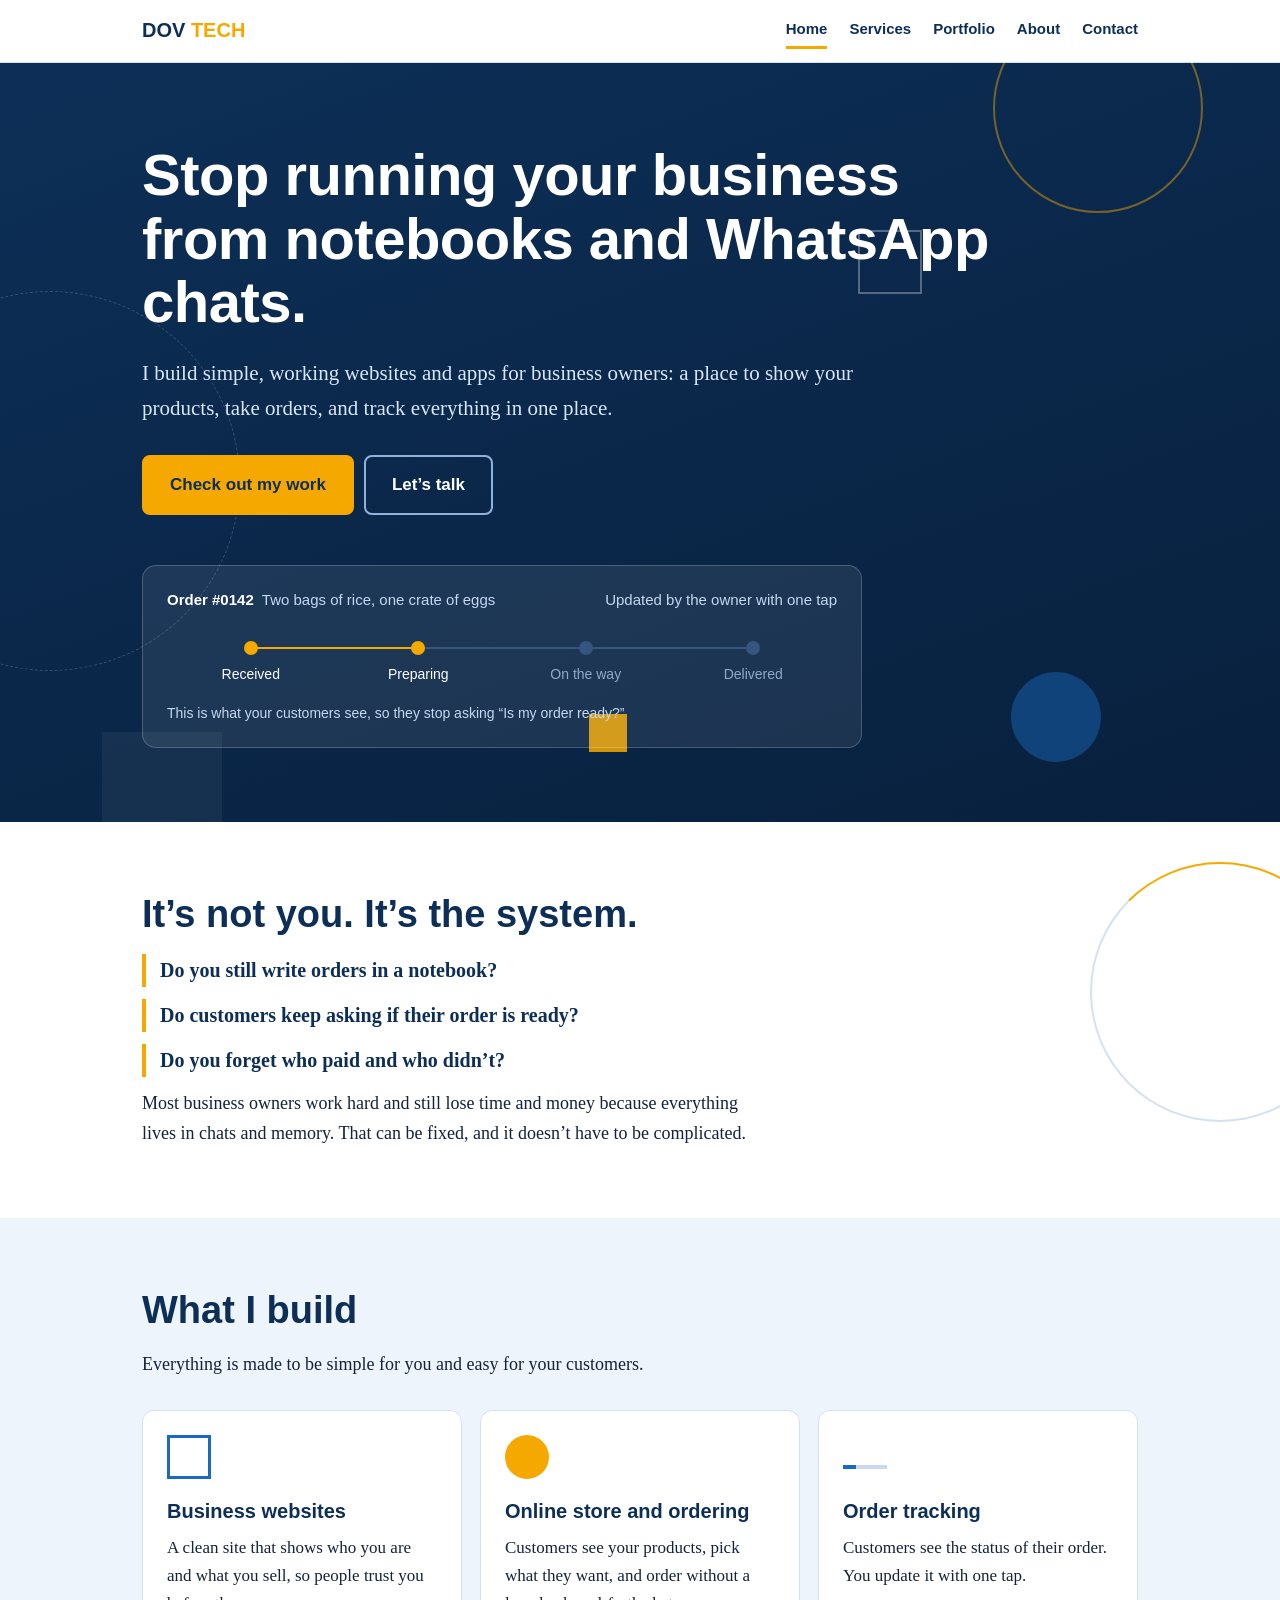
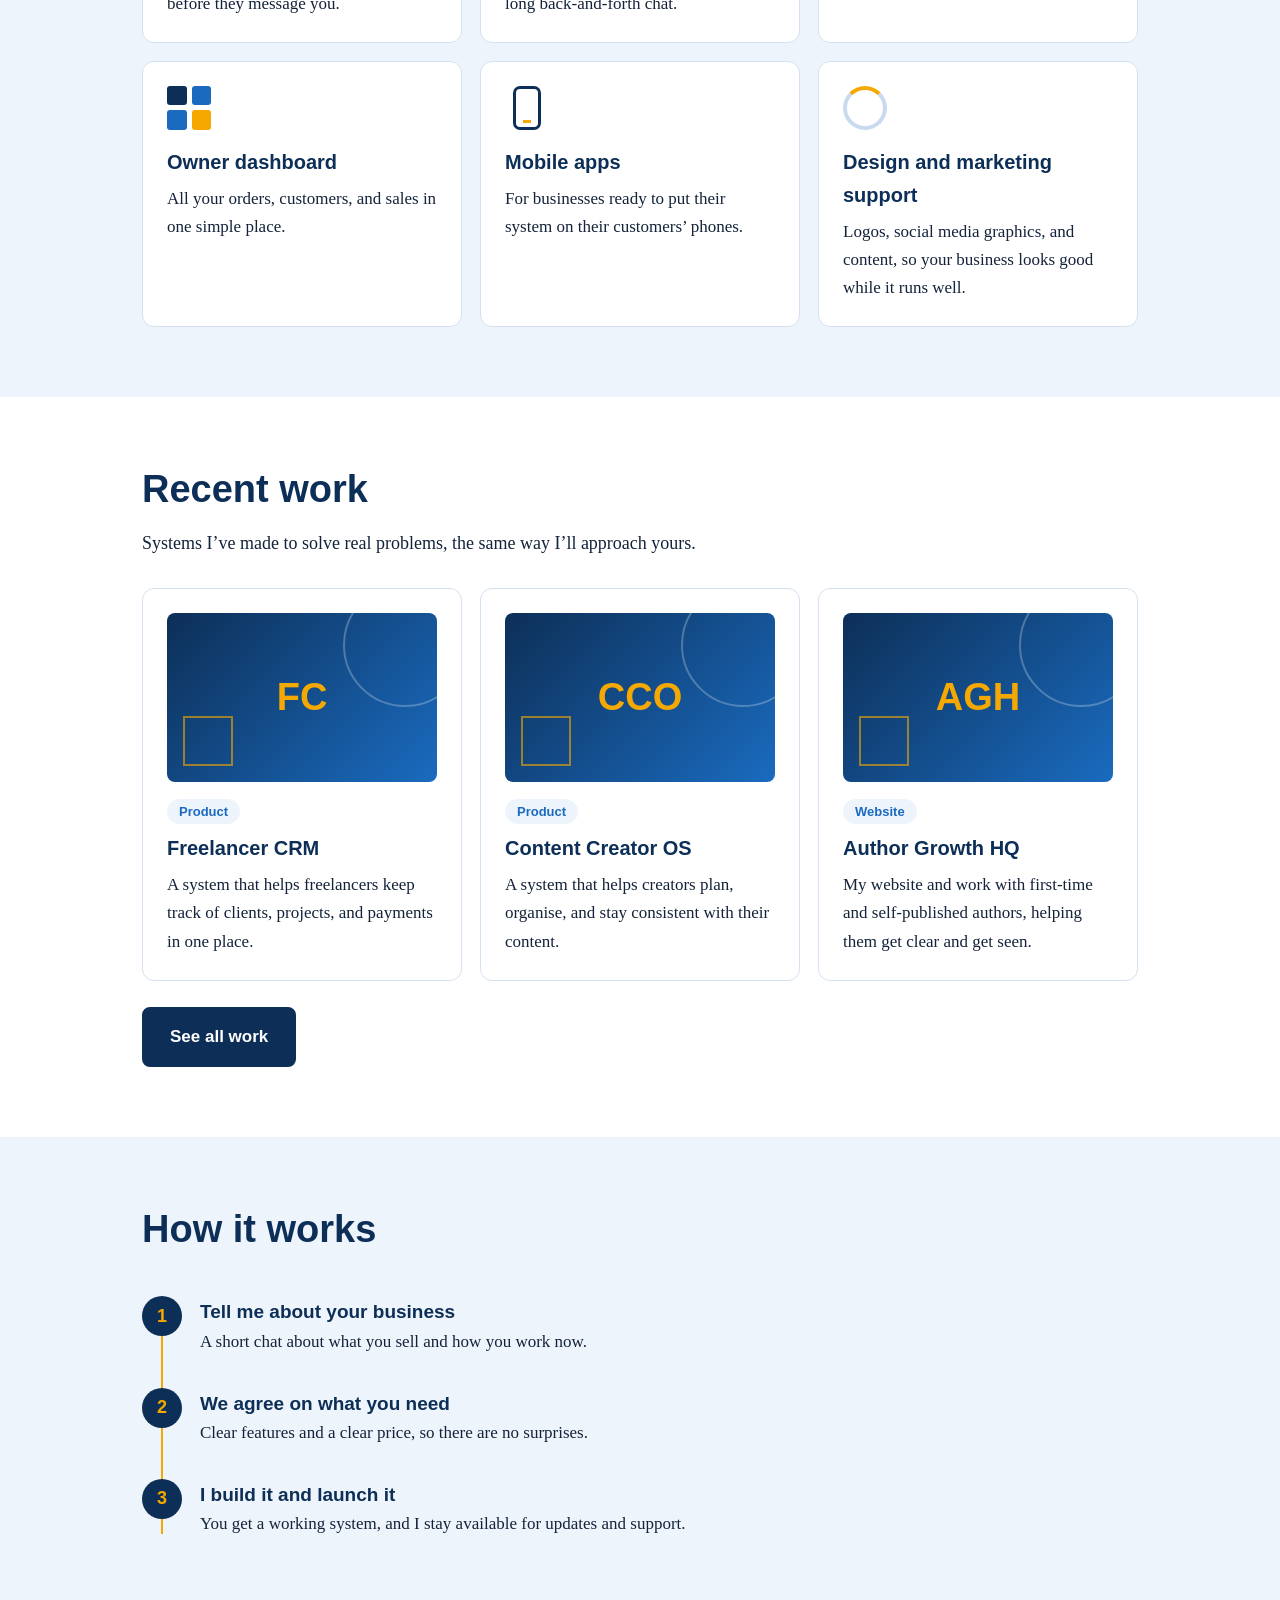
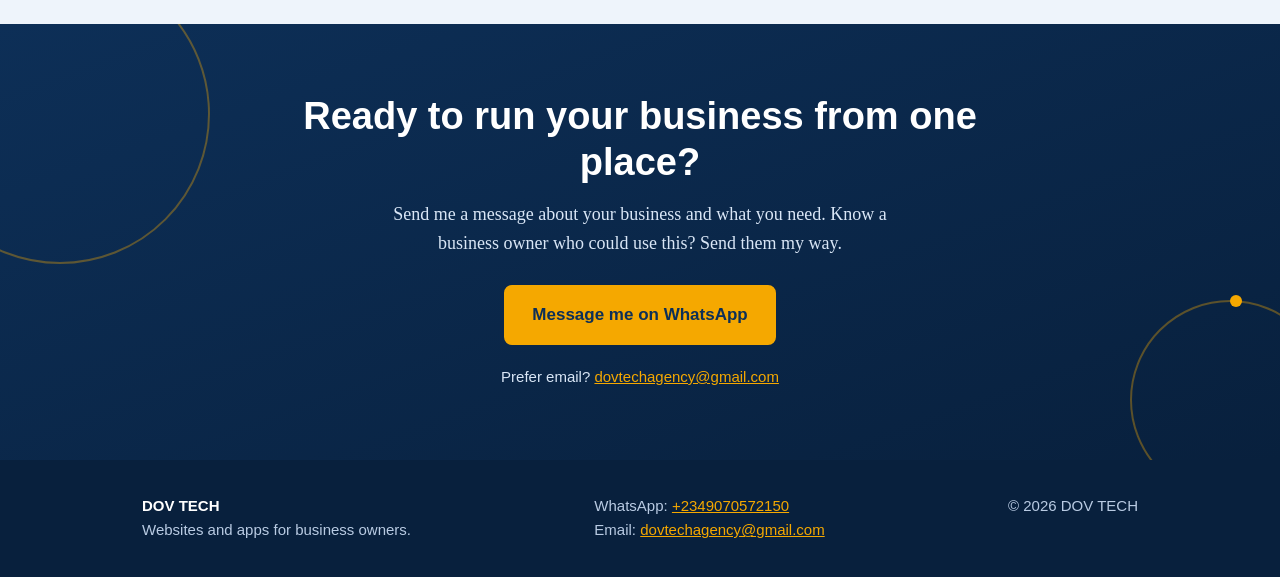
==== index.html @ 9f63b64b "Add files via upload" ====
<!DOCTYPE html>
<html lang="en">
<head>
<meta charset="utf-8">
<meta name="viewport" content="width=device-width, initial-scale=1">
<title>DOV TECH | Websites and apps for business owners</title>
<meta name="description" content="Simple, working websites and apps for business owners: show your products, take orders, and track everything in one place.">
<link rel="stylesheet" href="css/style.css">
</head>
<body data-page="home">
<header id="hdr"></header>
<main id="app"></main>
<footer id="ftr"></footer>
<script src="js/main.js"></script>
</body>
</html>
---- css/style.css ----
:root{--navy:#0D2F57;--deep:#08203D;--blue:#1A6BBF;--gold:#F5A800;--ink:#14233A;--soft:#EEF4FB;--line:#D5E1F0;--white:#fff}
*{box-sizing:border-box;margin:0;padding:0}
html{scroll-behavior:smooth}
body{font-family:Georgia,"Times New Roman",serif;color:var(--ink);background:#fff;line-height:1.65;font-size:18px;overflow-x:hidden}
h1,h2,h3,.btn,nav,.steps,.tracker .top,.tracker .note,footer,.chip,.tag,label,input,textarea{font-family:"Segoe UI",Helvetica,Arial,sans-serif}
a{color:var(--blue)}
img{max-width:100%;display:block}
.wrap{max-width:1040px;margin:0 auto;padding:0 22px;position:relative;z-index:2}
header{position:sticky;top:0;z-index:30;background:rgba(255,255,255,.96);border-bottom:1px solid var(--line);backdrop-filter:blur(6px)}
nav{display:flex;justify-content:space-between;align-items:center;padding:13px 0}
.logo{font-weight:800;font-size:20px;color:var(--navy);text-decoration:none}
.logo span{color:var(--gold)}
.links{display:flex;gap:22px;align-items:center}
.links a{color:var(--navy);text-decoration:none;font-weight:600;font-size:15px;padding:4px 0;border-bottom:3px solid transparent}
.links a:hover,.links a.on{border-bottom-color:var(--gold)}
.burger{display:none;background:none;border:2px solid var(--navy);border-radius:8px;padding:7px 10px;cursor:pointer}
.burger i{display:block;width:20px;height:2px;background:var(--navy);margin:4px 0}
.btn{display:inline-block;background:var(--gold);color:var(--navy);font-weight:700;text-decoration:none;padding:14px 26px;border-radius:8px;font-size:17px;border:2px solid var(--gold);cursor:pointer;transition:transform .2s,background .2s,color .2s}
.btn:hover,.btn:focus-visible{background:#fff;transform:translateY(-3px)}
.btn.alt{background:transparent;color:#fff;border-color:#8FB1DA;margin-left:10px}
.btn.alt:hover{background:#fff;color:var(--navy)}
.btn.dark{background:var(--navy);color:#fff;border-color:var(--navy)}
.btn.dark:hover{background:#fff;color:var(--navy)}
a:focus-visible,.btn:focus-visible,button:focus-visible,input:focus-visible,textarea:focus-visible{outline:3px solid var(--gold);outline-offset:3px}

.hero{background:linear-gradient(160deg,var(--navy),var(--deep));color:#fff;padding:80px 0 74px;position:relative;overflow:hidden}
.hero.small{padding:56px 0 50px}
.hero h1{font-size:clamp(34px,6vw,58px);line-height:1.1;max-width:15em;font-weight:800;letter-spacing:-.5px}
.hero.small h1{font-size:clamp(30px,5vw,44px)}
.hero p.sub{font-size:clamp(18px,2.4vw,21px);max-width:34em;margin:22px 0 30px;color:#D9E6F6}
.hero.small p.sub{margin-bottom:0}
.shape{position:absolute;z-index:1;pointer-events:none}
.c1{width:210px;height:210px;border-radius:50%;border:2px solid rgba(245,168,0,.45);top:-60px;right:6%;animation:float 9s ease-in-out infinite}
.c2{width:90px;height:90px;border-radius:50%;background:rgba(26,107,191,.45);bottom:60px;right:14%;animation:float 7s ease-in-out infinite reverse}
.c3{width:380px;height:380px;border-radius:50%;border:1px dashed rgba(255,255,255,.18);top:30%;left:-140px;animation:spin 40s linear infinite}
.s1{width:64px;height:64px;border:2px solid rgba(255,255,255,.3);top:22%;right:28%;animation:spin 14s linear infinite}
.s2{width:38px;height:38px;background:var(--gold);opacity:.85;bottom:70px;left:46%;animation:spin 10s linear infinite reverse}
.s3{width:120px;height:120px;background:rgba(255,255,255,.05);bottom:-30px;left:8%;animation:float 11s ease-in-out infinite}
.l1,.l2,.l3{height:2px}
.l1{width:240px;background:linear-gradient(90deg,transparent,var(--gold),transparent);top:18%;left:-240px;animation:slide 7s linear infinite}
.l2{width:320px;background:linear-gradient(90deg,transparent,#6FA8E6,transparent);top:62%;left:-320px;animation:slide 10s linear 3s infinite}
.l3{width:200px;background:linear-gradient(90deg,transparent,rgba(255,255,255,.6),transparent);top:84%;left:-200px;animation:slide 8s linear 1s infinite}
@keyframes float{0%,100%{transform:translateY(0)}50%{transform:translateY(-26px)}}
@keyframes spin{to{transform:rotate(360deg)}}
@keyframes slide{to{transform:translateX(calc(100vw + 340px))}}

.tracker{margin-top:50px;background:rgba(255,255,255,.08);border:1px solid rgba(255,255,255,.2);border-radius:14px;padding:22px 24px;max-width:720px}
.tracker .top{display:flex;justify-content:space-between;flex-wrap:wrap;gap:6px;font-size:15px;color:#C5D8F0;margin-bottom:20px}
.tracker .top strong{color:#fff}
.steps{display:flex;list-style:none}
.steps li{flex:1;text-align:center;font-size:14px;color:#8EA9CB;position:relative;padding-top:30px;transition:color .5s}
.steps li::before{content:"";position:absolute;top:8px;left:50%;width:14px;height:14px;border-radius:50%;background:#35557F;transform:translateX(-50%);z-index:2;transition:background .5s}
.steps li::after{content:"";position:absolute;top:14px;left:-50%;width:100%;height:2px;background:#35557F;z-index:1}
.steps li:first-child::after{display:none}
.steps li.done{color:#fff}
.steps li.done::before,.steps li.done::after{background:var(--gold)}
.steps li.now::before{animation:pulse 1.4s ease-in-out infinite}
@keyframes pulse{0%,100%{box-shadow:0 0 0 6px rgba(245,168,0,.3)}50%{box-shadow:0 0 0 11px rgba(245,168,0,.06)}}
.tracker .note{margin-top:16px;font-size:14px;color:#C5D8F0}

section{padding:70px 0;position:relative;overflow:hidden}
section.soft{background:var(--soft)}
h2{font-size:clamp(27px,4vw,38px);line-height:1.2;color:var(--navy);margin-bottom:16px;max-width:20em}
.lead{max-width:36em;margin-bottom:8px}
.q{font-weight:600;color:var(--navy);font-size:20px;border-left:4px solid var(--gold);padding-left:14px;margin-bottom:12px;max-width:34em}
.ring{width:260px;height:260px;border-radius:50%;border:2px solid var(--line);border-top-color:var(--gold);position:absolute;right:-70px;top:40px;animation:spin 30s linear infinite}

.grid{display:grid;grid-template-columns:repeat(auto-fit,minmax(290px,1fr));gap:18px;margin-top:30px}
.box{background:#fff;border:1px solid var(--line);border-radius:12px;padding:24px;position:relative;overflow:hidden;transition:transform .25s,box-shadow .25s,border-color .25s;text-decoration:none;color:inherit;display:block}
.box::after{content:"";position:absolute;left:0;bottom:0;height:4px;width:0;background:var(--gold);transition:width .4s}
.box:hover{transform:translateY(-6px);box-shadow:0 12px 26px rgba(13,47,87,.14);border-color:var(--blue)}
.box:hover::after{width:100%}
.box h3{font-size:20px;color:var(--navy);margin:16px 0 6px}
.box p{font-size:17px}
.ico{width:44px;height:44px;position:relative}
.i-sq{border:3px solid var(--blue);animation:spin 8s linear infinite}
.i-ci{border-radius:50%;background:var(--gold);animation:breathe 2.4s ease-in-out infinite}
.i-ln{border-bottom:4px solid #C9D9EE;top:-10px}
.i-ln::after{content:"";position:absolute;left:0;bottom:-4px;height:4px;width:30%;background:var(--blue);animation:grow 2.6s ease-in-out infinite}
.i-gr{display:grid;grid-template-columns:1fr 1fr;gap:5px}
.i-gr i{background:var(--navy);border-radius:3px;animation:blink 2.4s ease-in-out infinite}
.i-gr i:nth-child(2){animation-delay:.4s;background:var(--blue)}
.i-gr i:nth-child(3){animation-delay:.8s;background:var(--blue)}
.i-gr i:nth-child(4){animation-delay:1.2s;background:var(--gold)}
.i-ph{width:28px;height:44px;border:3px solid var(--navy);border-radius:7px;margin-left:8px;animation:float2 3s ease-in-out infinite}
.i-ph::after{content:"";position:absolute;left:50%;bottom:4px;width:8px;height:3px;background:var(--gold);transform:translateX(-50%)}
.i-rg{border-radius:50%;border:4px solid #C9D9EE;border-top-color:var(--gold);animation:spin 3s linear infinite}
@keyframes breathe{50%{transform:scale(.72)}}
@keyframes grow{0%{width:8%}50%{width:100%}100%{width:8%}}
@keyframes blink{50%{opacity:.25;transform:scale(.8)}}
@keyframes float2{50%{transform:translateY(-6px)}}

/* services page rows */
.svc-row{display:grid;grid-template-columns:90px 1fr;gap:22px;padding:34px 0;border-bottom:1px solid var(--line)}
.svc-row:last-child{border:0}
.svc-row h3{font-size:24px;color:var(--navy);margin-bottom:6px}
.svc-row .who{font-style:italic;margin:8px 0 12px;color:#43556E}
.svc-row ul{margin-left:20px}
.svc-row li{margin-bottom:4px}

/* portfolio */
.chips{display:flex;flex-wrap:wrap;gap:10px;margin-top:22px}
.chip{border:2px solid var(--navy);background:#fff;color:var(--navy);font-weight:600;border-radius:999px;padding:7px 18px;cursor:pointer;font-size:15px}
.chip.on,.chip:hover{background:var(--navy);color:#fff}
.cover{aspect-ratio:16/10;border-radius:8px;overflow:hidden;background:var(--navy);margin-bottom:14px;position:relative}
.cover img{width:100%;height:100%;object-fit:cover}
.cover.ph{display:flex;align-items:center;justify-content:center;color:var(--gold);font:800 38px "Segoe UI",Arial,sans-serif;background:linear-gradient(135deg,var(--navy),var(--blue))}
.cover.ph::before{content:"";position:absolute;width:120px;height:120px;border:2px solid rgba(255,255,255,.25);border-radius:50%;right:-30px;top:-30px;animation:spin 16s linear infinite}
.cover.ph::after{content:"";position:absolute;width:46px;height:46px;border:2px solid rgba(245,168,0,.6);left:16px;bottom:16px;animation:spin 9s linear infinite reverse}
.tag{display:inline-block;font-size:13px;font-weight:700;color:var(--blue);background:var(--soft);border-radius:999px;padding:2px 12px;margin-bottom:6px}
.back{display:inline-block;margin-bottom:20px;font-family:"Segoe UI",Arial,sans-serif;font-weight:600;text-decoration:none}
.detail h1{font-size:clamp(30px,5vw,44px);color:var(--navy);line-height:1.15;margin-bottom:10px}
.detail h3{color:var(--navy);margin:26px 0 6px;font-size:21px}
.detail .cover{aspect-ratio:16/9;margin:22px 0}
.shots{display:grid;grid-template-columns:repeat(auto-fit,minmax(260px,1fr));gap:16px;margin-top:14px}
.shots figure img{border-radius:8px;border:1px solid var(--line)}
.shots figcaption{font-size:15px;color:#43556E;margin-top:6px}
.detail p{max-width:38em;margin-bottom:12px}

/* how */
.how{list-style:none;margin-top:28px;max-width:640px;position:relative}
.how::before{content:"";position:absolute;left:19px;top:20px;bottom:20px;width:2px;background:var(--line)}
.how .rail{position:absolute;left:19px;top:20px;width:2px;height:0;background:var(--gold);transition:height 1.6s ease-out}
.how.in .rail{height:calc(100% - 40px)}
.how li{display:flex;gap:18px;padding:16px 0;position:relative}
.how .n{flex:0 0 40px;height:40px;border-radius:50%;background:var(--navy);color:var(--gold);font:700 18px "Segoe UI",Arial,sans-serif;display:flex;align-items:center;justify-content:center;z-index:2;transform:scale(.4);opacity:0;transition:transform .5s cubic-bezier(.3,1.6,.5,1),opacity .4s}
.how.in .n{transform:scale(1);opacity:1}
.how.in li:nth-child(3) .n{transition-delay:.5s}
.how.in li:nth-child(4) .n{transition-delay:1s}
.how h3{font-size:19px;color:var(--navy)}
.how p{font-size:17px}

.about{display:grid;grid-template-columns:1fr;gap:28px}
.about.has-photo{grid-template-columns:280px 1fr}
.about img{border-radius:14px;border:4px solid var(--gold)}
.about p{max-width:36em;margin-bottom:14px}

form{max-width:560px;margin-top:22px}
label{display:block;font-weight:600;color:var(--navy);margin:14px 0 4px;font-size:15px}
input,textarea{width:100%;font-size:17px;padding:12px 14px;border:2px solid var(--line);border-radius:8px;background:#fff;color:var(--ink)}
textarea{min-height:130px;resize:vertical}
.cards2{display:grid;grid-template-columns:repeat(auto-fit,minmax(240px,1fr));gap:16px;margin:26px 0}
.cards2 .box h3{margin-top:0}

.cta{background:linear-gradient(160deg,var(--navy),var(--deep));color:#fff;text-align:center}
.cta h2{color:#fff;margin:0 auto 14px}
.cta p{max-width:30em;margin:0 auto 26px;color:#D9E6F6}
.cta .small a{color:var(--gold)}
.orb{position:absolute;border-radius:50%;border:2px solid rgba(245,168,0,.35);animation:spin 18s linear infinite;pointer-events:none}
.orb::after{content:"";position:absolute;top:-7px;left:50%;width:12px;height:12px;border-radius:50%;background:var(--gold)}
.o1{width:300px;height:300px;left:-90px;top:-60px}
.o2{width:200px;height:200px;right:-50px;bottom:-40px;animation-direction:reverse;animation-duration:12s}
footer{background:var(--deep);color:#B9CBE3;padding:34px 0;font-size:15px}
footer .wrap{display:flex;flex-wrap:wrap;gap:16px 40px;justify-content:space-between}
footer a{color:var(--gold)}
.rv{opacity:0;transform:translateY(26px);transition:opacity .7s,transform .7s}
.rv.in{opacity:1;transform:none}

@media (max-width:760px){
  body{font-size:17px}
  .burger{display:block}
  .links{display:none;position:absolute;left:0;right:0;top:100%;background:#fff;flex-direction:column;align-items:flex-start;padding:12px 22px 20px;border-bottom:1px solid var(--line);gap:12px}
  .links.open{display:flex}
  .hero{padding:52px 0 50px}
  .hero .btn.alt{margin:12px 0 0}
  .steps li{font-size:12px}
  section{padding:52px 0}
  .c3,.ring{display:none}
  .svc-row{grid-template-columns:1fr;gap:6px}
  .about.has-photo{grid-template-columns:1fr}
  .about img{max-width:240px}
}
@media (prefers-reduced-motion:reduce){
  *,*::before,*::after{animation:none!important;transition:none!important}
  .rv,.how .n{opacity:1;transform:none}
  .how .rail{height:calc(100% - 40px)}
}
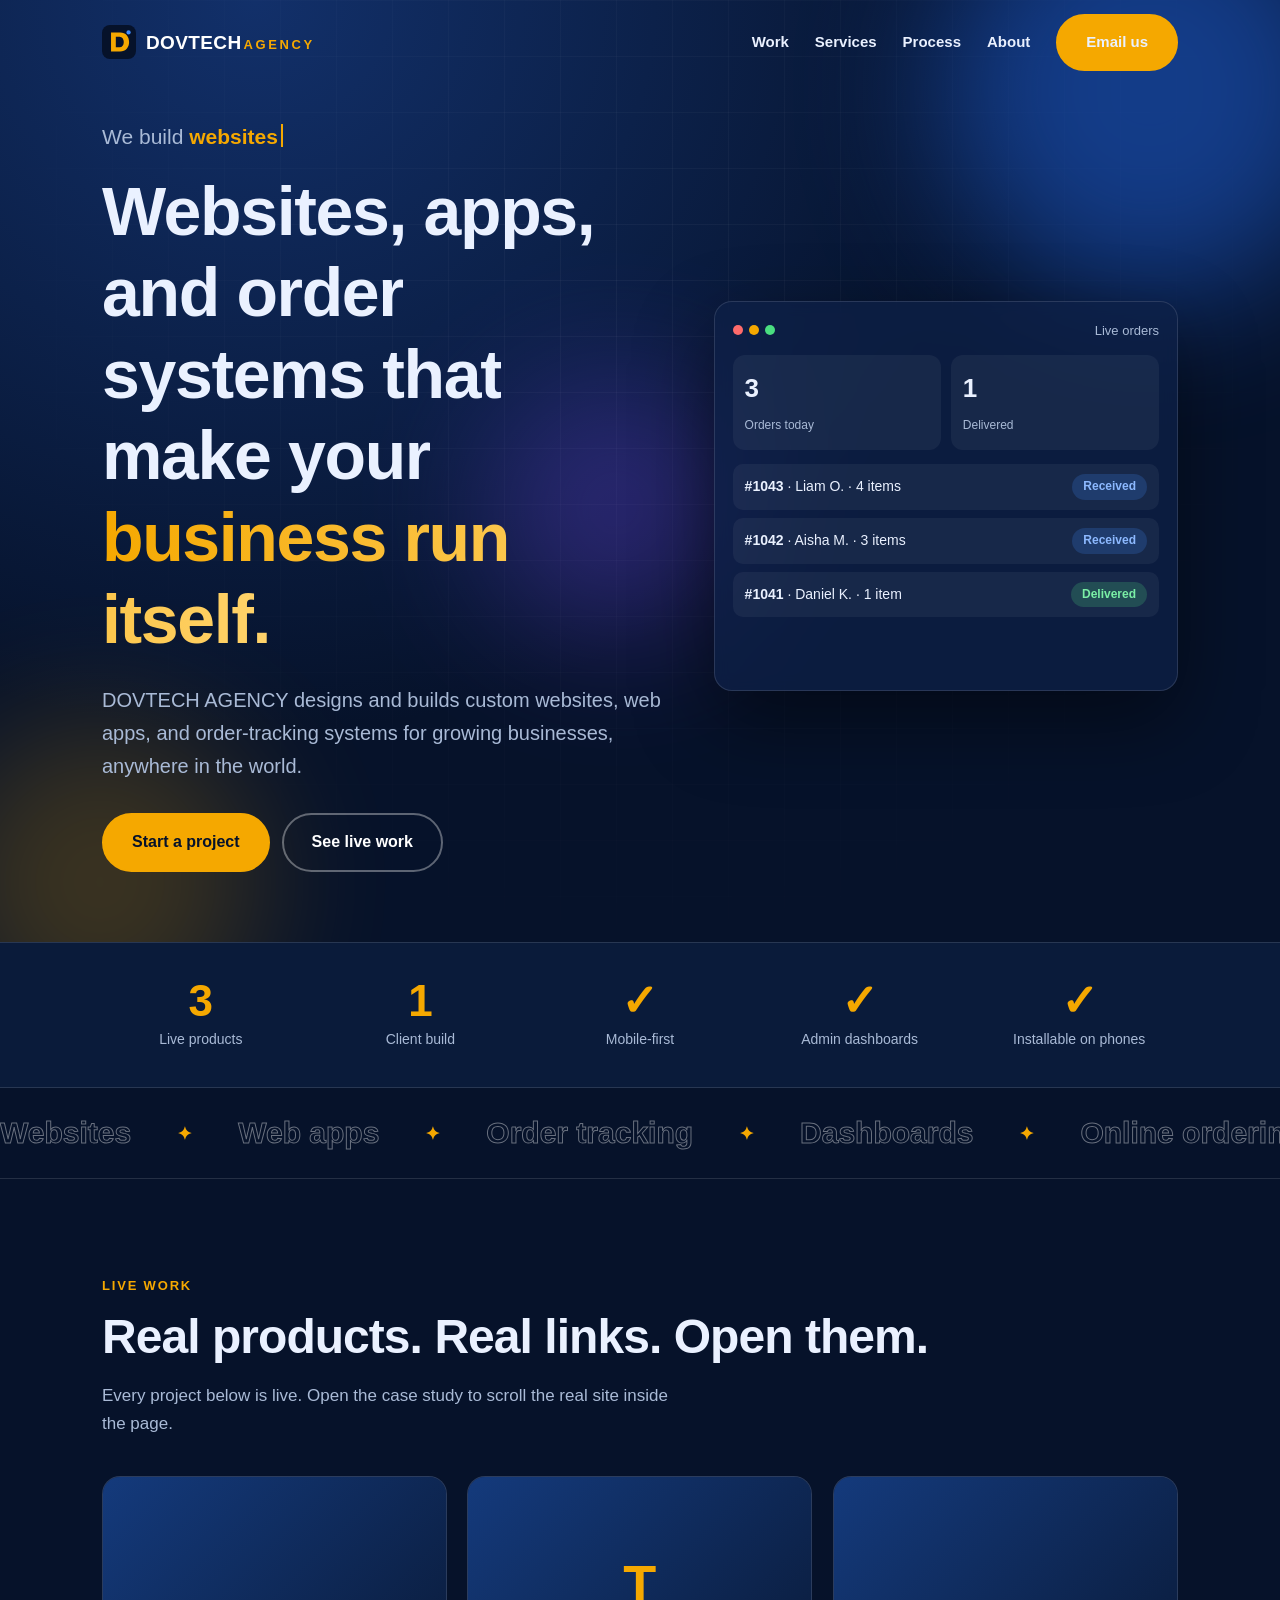
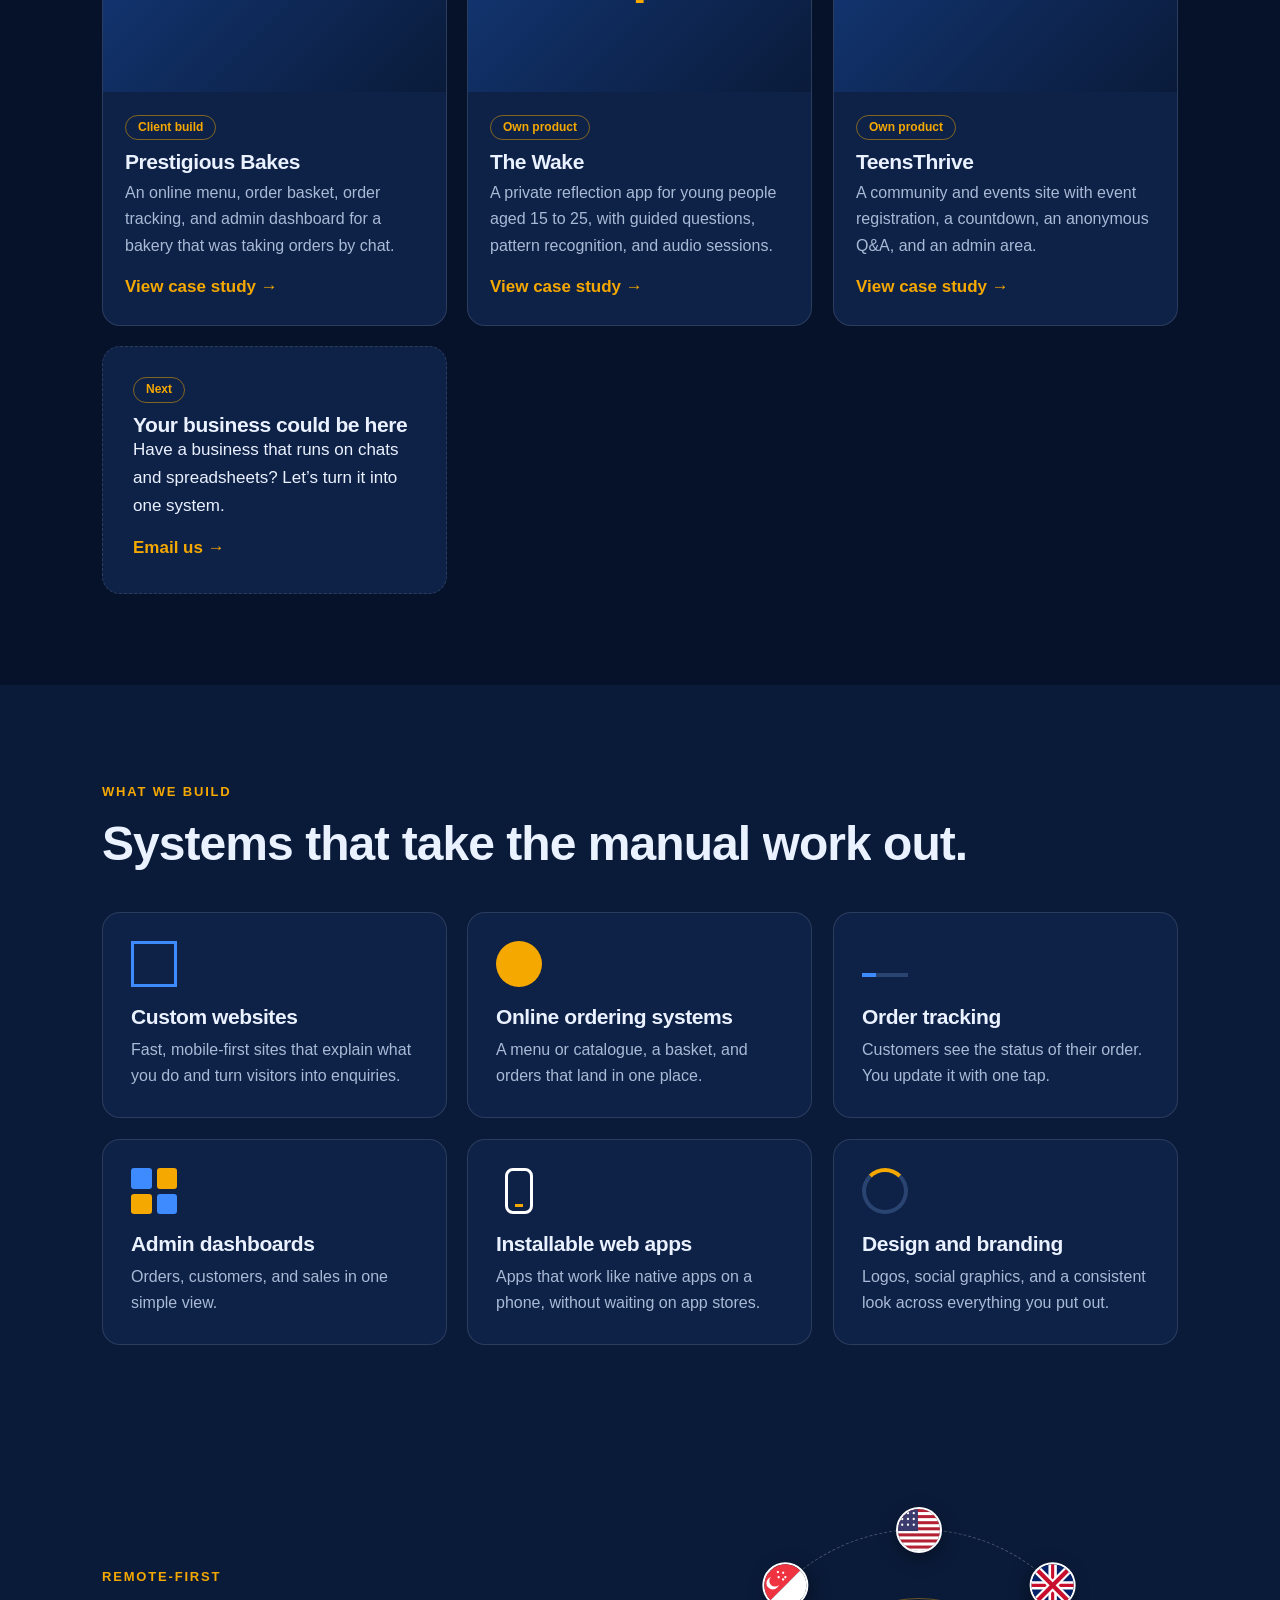
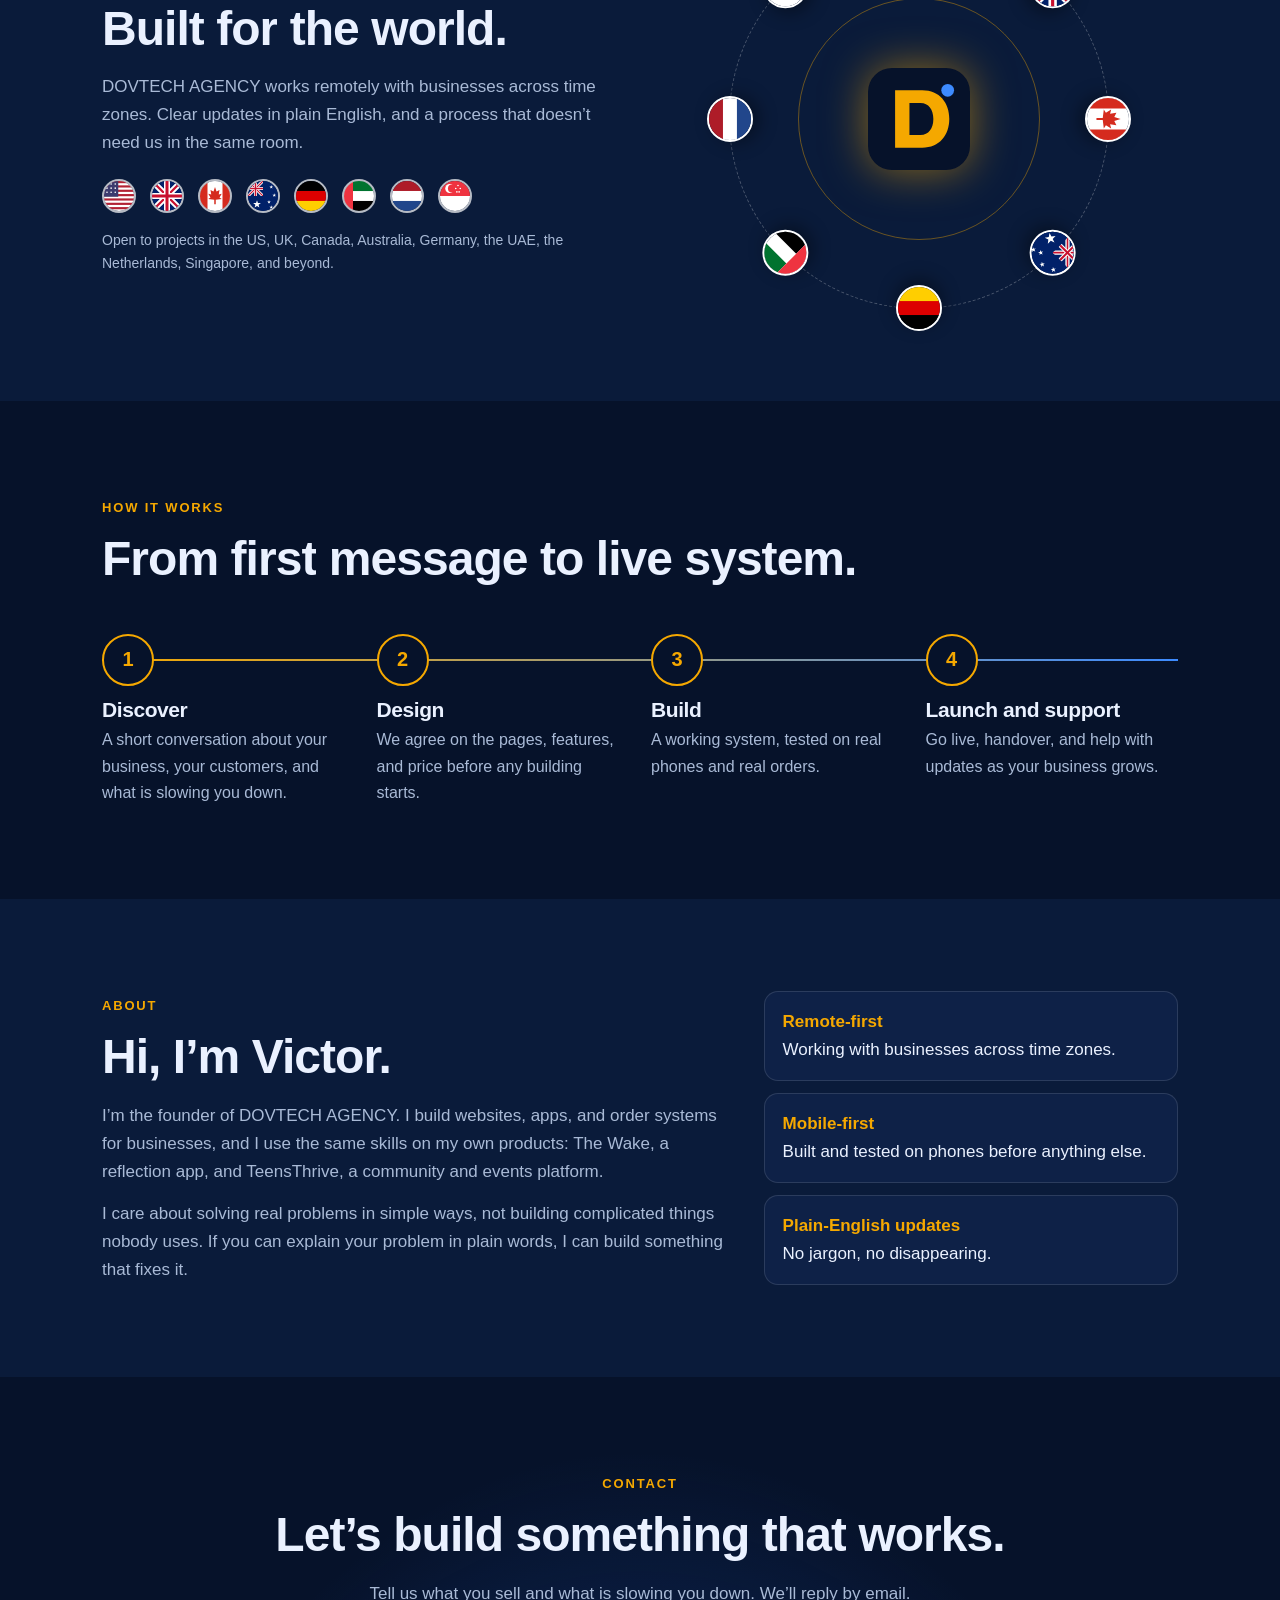
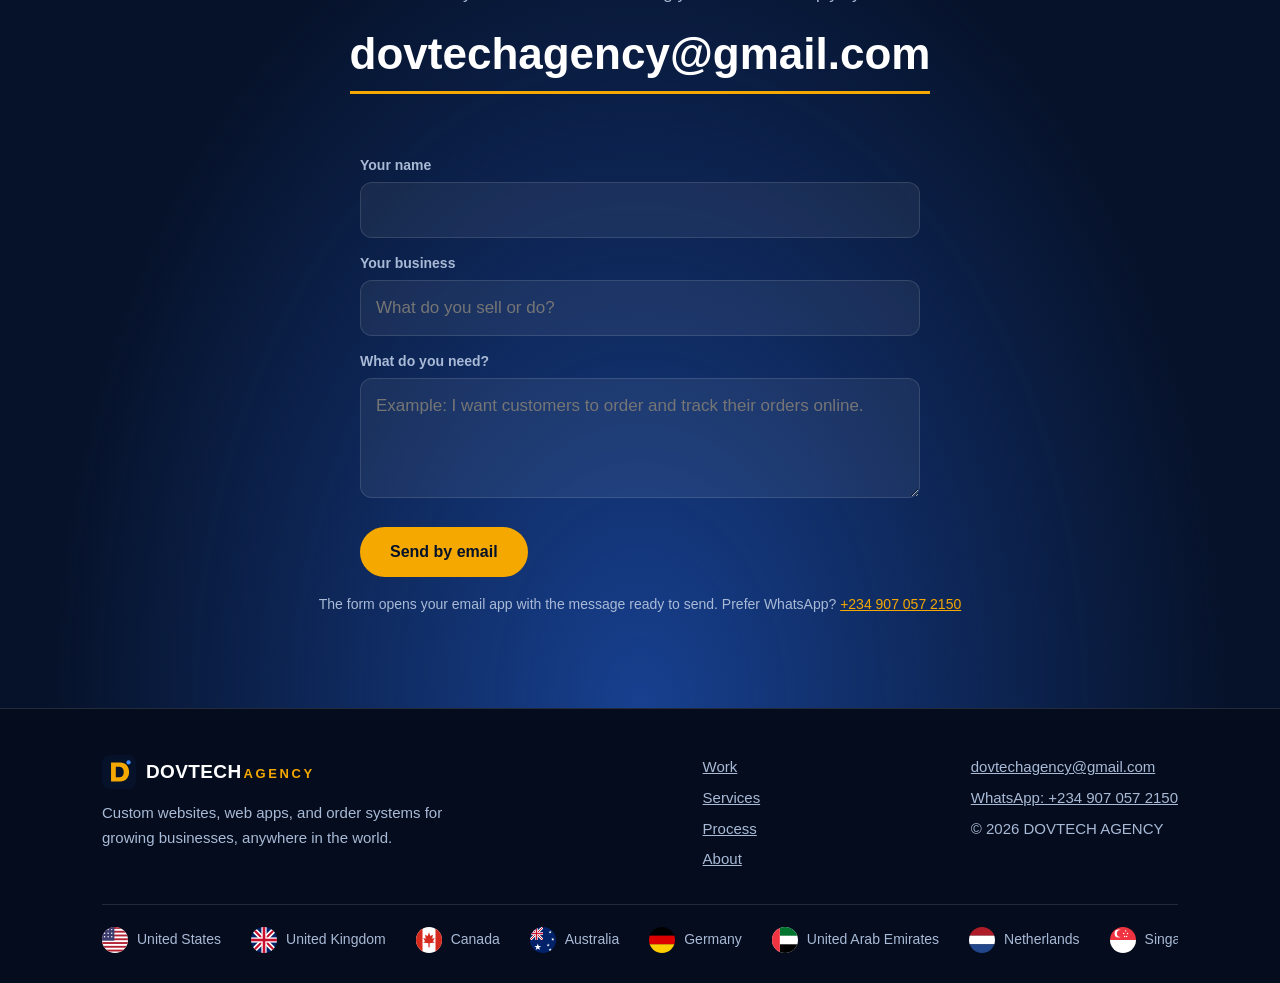
==== commit 22a6e3c3: "Add files via upload" ====
--- a/index.html
+++ b/index.html
@@ -3,14 +3,127 @@
 <head>
 <meta charset="utf-8">
 <meta name="viewport" content="width=device-width, initial-scale=1">
-<title>DOV TECH | Websites and apps for business owners</title>
-<meta name="description" content="Simple, working websites and apps for business owners: show your products, take orders, and track everything in one place.">
+<title>DOVTECH AGENCY | Custom Websites, Web Apps & Order Systems</title>
+<meta name="description" content="DOVTECH AGENCY designs and builds custom websites, web apps, and order-tracking systems for growing businesses anywhere in the world. See live work and get in touch.">
+<meta name="theme-color" content="#06122A">
+<meta name="robots" content="index, follow, max-image-preview:large">
+<link rel="canonical" href="https://YOUR-LIVE-LINK/">
+<link rel="icon" href="favicon.svg" type="image/svg+xml">
+<link rel="icon" href="favicon.ico" sizes="any">
+<link rel="apple-touch-icon" href="apple-touch-icon.png">
+<link rel="manifest" href="site.webmanifest">
+<meta property="og:type" content="website">
+<meta property="og:site_name" content="DOVTECH AGENCY">
+<meta property="og:title" content="DOVTECH AGENCY | Custom Websites, Web Apps & Order Systems">
+<meta property="og:description" content="DOVTECH AGENCY designs and builds custom websites, web apps, and order-tracking systems for growing businesses anywhere in the world. See live work and get in touch.">
+<meta property="og:url" content="https://YOUR-LIVE-LINK/">
+<meta property="og:image" content="https://YOUR-LIVE-LINK/og-image.png">
+<meta name="twitter:card" content="summary_large_image">
+<meta name="twitter:title" content="DOVTECH AGENCY | Custom Websites, Web Apps & Order Systems">
+<meta name="twitter:description" content="DOVTECH AGENCY designs and builds custom websites, web apps, and order-tracking systems for growing businesses anywhere in the world. See live work and get in touch.">
+<meta name="twitter:image" content="https://YOUR-LIVE-LINK/og-image.png">
 <link rel="stylesheet" href="css/style.css">
+<script type="application/ld+json">{"@context":"https://schema.org","@type":"ProfessionalService","name":"DOVTECH AGENCY","url":"https://YOUR-LIVE-LINK/","logo":"https://YOUR-LIVE-LINK/icon-512.png","image":"https://YOUR-LIVE-LINK/og-image.png","email":"dovtechagency@gmail.com","description":"DOVTECH AGENCY designs and builds custom websites, web apps, and order-tracking systems for growing businesses worldwide.","founder":{"@type":"Person","name":"Victor Olubodun"},"areaServed":"Worldwide","serviceType":["Custom website design","Web application development","Online ordering systems","Order tracking systems","Admin dashboards"]}</script>
 </head>
-<body data-page="home">
-<header id="hdr"></header>
-<main id="app"></main>
-<footer id="ftr"></footer>
+<body>
+<div id="bar"></div><div id="glow"></div>
+<header><div class="wrap"><nav aria-label="Main">
+<a class="logo" href="./" aria-label="DOVTECH AGENCY home"><img src="favicon.svg" alt="" width="34" height="34"><span>DOVTECH<small>AGENCY</small></span></a>
+<button class="burger" aria-label="Menu" aria-expanded="false"><i></i><i></i><i></i></button>
+<div class="links"><a href="index.html#work">Work</a><a href="index.html#services">Services</a><a href="index.html#process">Process</a><a href="index.html#about">About</a><a class="btn" href="mailto:dovtechagency@gmail.com">Email us</a></div>
+</nav></div></header>
+
+<main>
+<section class="hero" id="top"><span class="blob b1"></span><span class="blob b2"></span><span class="blob b3"></span>
+<div class="wrap heroGrid">
+<div>
+<p class="typed">We build <b id="typed">websites</b><i></i></p>
+<h1 data-split>Websites, apps, and order systems that make your <em>business run itself.</em></h1>
+<p class="sub">DOVTECH AGENCY designs and builds custom websites, web apps, and order-tracking systems for growing businesses, anywhere in the world.</p>
+<div class="cta-row"><a class="btn" href="#contact">Start a project</a><a class="btn ghost" href="#work">See live work</a></div>
+</div>
+<div class="dash" aria-label="Example of an order dashboard">
+<div class="top"><span class="dots"><i></i><i></i><i></i></span><span>Live orders</span></div>
+<div class="stats"><div class="stat"><b id="sOrders">0</b><span>Orders today</span></div><div class="stat"><b id="sDone">0</b><span>Delivered</span></div></div>
+<div class="rows" id="rows"></div>
+</div>
+</div>
+</section>
+
+<div class="proof"><div class="wrap pgrid">
+<div><b data-count="3">0</b><span>Live products</span></div>
+<div><b data-count="1">0</b><span>Client build</span></div>
+<div><b>✓</b><span>Mobile-first</span></div>
+<div><b>✓</b><span>Admin dashboards</span></div>
+<div><b>✓</b><span>Installable on phones</span></div>
+</div></div>
+<div class="ticker" aria-hidden="true"><div class="track"><span>Websites</span><span>Web apps</span><span>Order tracking</span><span>Dashboards</span><span>Online ordering</span><span>Branding</span><span>Websites</span><span>Web apps</span><span>Order tracking</span><span>Dashboards</span><span>Online ordering</span><span>Branding</span></div></div>
+
+<section id="work"><div class="wrap">
+<span class="kick">Live work</span>
+<h2 data-split>Real products. Real links. Open them.</h2>
+<p class="mut" style="max-width:34em">Every project below is live. Open the case study to scroll the real site inside the page.</p>
+<div class="grid"><a class="card rv" href="work/prestigious-bakes.html"><div class="cov"><img src="https://prestigious-bakes.vercel.app/og.jpg" alt="Prestigious Bakes preview" loading="lazy" onerror="this.remove()"></div><div class="cbody"><span class="tag">Client build</span><h3>Prestigious Bakes</h3><p>An online menu, order basket, order tracking, and admin dashboard for a bakery that was taking orders by chat.</p><span class="more">View case study</span></div></a><a class="card rv" href="work/the-wake.html"><div class="cov ph" aria-hidden="true">T</div><div class="cbody"><span class="tag">Own product</span><h3>The Wake</h3><p>A private reflection app for young people aged 15 to 25, with guided questions, pattern recognition, and audio sessions.</p><span class="more">View case study</span></div></a><a class="card rv" href="work/teensthrive.html"><div class="cov"><img src="https://teensthrive.lovable.app/assets/hero-teens-BxR_VJUf.jpg" alt="TeensThrive preview" loading="lazy" onerror="this.remove()"></div><div class="cbody"><span class="tag">Own product</span><h3>TeensThrive</h3><p>A community and events site with event registration, a countdown, an anonymous Q&A, and an admin area.</p><span class="more">View case study</span></div></a><a class="card next rv" href="mailto:dovtechagency@gmail.com"><span class="tag">Next</span><h3>Your business could be here</h3><p>Have a business that runs on chats and spreadsheets? Let’s turn it into one system.</p><span class="more">Email us</span></a></div>
+</div></section>
+
+<section id="services" style="background:var(--bg2)"><div class="wrap">
+<span class="kick">What we build</span>
+<h2 data-split>Systems that take the manual work out.</h2>
+<div class="grid"><div class="card svc rv"><div class="ico i1"></div><h3>Custom websites</h3><p>Fast, mobile-first sites that explain what you do and turn visitors into enquiries.</p></div><div class="card svc rv"><div class="ico i2"></div><h3>Online ordering systems</h3><p>A menu or catalogue, a basket, and orders that land in one place.</p></div><div class="card svc rv"><div class="ico i3"></div><h3>Order tracking</h3><p>Customers see the status of their order. You update it with one tap.</p></div><div class="card svc rv"><div class="ico i4"><i></i><i></i><i></i><i></i></div><h3>Admin dashboards</h3><p>Orders, customers, and sales in one simple view.</p></div><div class="card svc rv"><div class="ico i5"></div><h3>Installable web apps</h3><p>Apps that work like native apps on a phone, without waiting on app stores.</p></div><div class="card svc rv"><div class="ico i6"></div><h3>Design and branding</h3><p>Logos, social graphics, and a consistent look across everything you put out.</p></div></div>
+</div></section>
+
+<section class="world" id="world"><div class="wrap wgrid">
+<div>
+<span class="kick">Remote-first</span>
+<h2 data-split>Built for the world.</h2>
+<p class="mut">DOVTECH AGENCY works remotely with businesses across time zones. Clear updates in plain English, and a process that doesn’t need us in the same room.</p>
+<div class="flags"><img src="images/flags/us.svg" alt="Flag of United States" width="34" height="34" loading="lazy"><img src="images/flags/gb.svg" alt="Flag of United Kingdom" width="34" height="34" loading="lazy"><img src="images/flags/ca.svg" alt="Flag of Canada" width="34" height="34" loading="lazy"><img src="images/flags/au.svg" alt="Flag of Australia" width="34" height="34" loading="lazy"><img src="images/flags/de.svg" alt="Flag of Germany" width="34" height="34" loading="lazy"><img src="images/flags/ae.svg" alt="Flag of United Arab Emirates" width="34" height="34" loading="lazy"><img src="images/flags/nl.svg" alt="Flag of Netherlands" width="34" height="34" loading="lazy"><img src="images/flags/sg.svg" alt="Flag of Singapore" width="34" height="34" loading="lazy"></div>
+<p class="small">Open to projects in the US, UK, Canada, Australia, Germany, the UAE, the Netherlands, Singapore, and beyond.</p>
+</div>
+<div class="orbit" aria-hidden="true"><div class="f" style="--a:0deg"><img src="images/flags/us.svg" alt="Flag of United States" width="40" height="40" loading="lazy"></div><div class="f" style="--a:45deg"><img src="images/flags/gb.svg" alt="Flag of United Kingdom" width="40" height="40" loading="lazy"></div><div class="f" style="--a:90deg"><img src="images/flags/ca.svg" alt="Flag of Canada" width="40" height="40" loading="lazy"></div><div class="f" style="--a:135deg"><img src="images/flags/au.svg" alt="Flag of Australia" width="40" height="40" loading="lazy"></div><div class="f" style="--a:180deg"><img src="images/flags/de.svg" alt="Flag of Germany" width="40" height="40" loading="lazy"></div><div class="f" style="--a:225deg"><img src="images/flags/ae.svg" alt="Flag of United Arab Emirates" width="40" height="40" loading="lazy"></div><div class="f" style="--a:270deg"><img src="images/flags/nl.svg" alt="Flag of Netherlands" width="40" height="40" loading="lazy"></div><div class="f" style="--a:315deg"><img src="images/flags/sg.svg" alt="Flag of Singapore" width="40" height="40" loading="lazy"></div><div class="core"><img src="favicon.svg" alt=""></div></div>
+</div></section>
+
+<section id="process"><div class="wrap">
+<span class="kick">How it works</span>
+<h2 data-split>From first message to live system.</h2>
+<div class="steps"><span class="rail"></span>
+<div class="step"><span class="n">1</span><h3>Discover</h3><p>A short conversation about your business, your customers, and what is slowing you down.</p></div>
+<div class="step"><span class="n">2</span><h3>Design</h3><p>We agree on the pages, features, and price before any building starts.</p></div>
+<div class="step"><span class="n">3</span><h3>Build</h3><p>A working system, tested on real phones and real orders.</p></div>
+<div class="step"><span class="n">4</span><h3>Launch and support</h3><p>Go live, handover, and help with updates as your business grows.</p></div>
+</div>
+</div></section>
+
+<section id="about" style="background:var(--bg2)"><div class="wrap about">
+<div>
+<span class="kick">About</span>
+<h2 data-split>Hi, I’m Victor.</h2>
+<p class="mut rv">I’m the founder of DOVTECH AGENCY. I build websites, apps, and order systems for businesses, and I use the same skills on my own products: The Wake, a reflection app, and TeensThrive, a community and events platform.</p>
+<p class="mut rv" style="margin-top:14px">I care about solving real problems in simple ways, not building complicated things nobody uses. If you can explain your problem in plain words, I can build something that fixes it.</p>
+</div>
+<div class="facts rv">
+<div class="fact"><b>Remote-first</b><br>Working with businesses across time zones.</div>
+<div class="fact"><b>Mobile-first</b><br>Built and tested on phones before anything else.</div>
+<div class="fact"><b>Plain-English updates</b><br>No jargon, no disappearing.</div>
+</div>
+</div></section>
+
+<section class="contact" id="contact"><div class="wrap">
+<span class="kick">Contact</span>
+<h2 data-split>Let’s build something that works.</h2>
+<p class="mut">Tell us what you sell and what is slowing you down. We’ll reply by email.</p>
+<a class="mail" href="mailto:dovtechagency@gmail.com">dovtechagency@gmail.com</a>
+<form id="f"><label for="n">Your name</label><input id="n" required autocomplete="name"><label for="b">Your business</label><input id="b" placeholder="What do you sell or do?"><label for="m">What do you need?</label><textarea id="m" required placeholder="Example: I want customers to order and track their orders online."></textarea><p style="margin-top:20px"><button class="btn" type="submit">Send by email</button></p></form>
+<p class="small">The form opens your email app with the message ready to send. Prefer WhatsApp? <a href="https://wa.me/2349070572150" target="_blank" rel="noopener">+234 907 057 2150</a></p>
+</div></section>
+</main>
+<footer><div class="wrap">
+<div class="fgrid">
+<div><a class="logo" href="index.html"><img src="favicon.svg" alt="" width="34" height="34"><span>DOVTECH<small>AGENCY</small></span></a><p style="margin-top:12px;max-width:26em">Custom websites, web apps, and order systems for growing businesses, anywhere in the world.</p></div>
+<div class="links2"><a href="index.html#work">Work</a><a href="index.html#services">Services</a><a href="index.html#process">Process</a><a href="index.html#about">About</a></div>
+<div class="links2"><a href="mailto:dovtechagency@gmail.com">dovtechagency@gmail.com</a><a href="https://wa.me/2349070572150" target="_blank" rel="noopener">WhatsApp: +234 907 057 2150</a><p>© 2026 DOVTECH AGENCY</p></div>
+</div>
+<div class="fflags" aria-label="Open to projects worldwide"><div class="ftrack"><span><img src="images/flags/us.svg" alt="" width="26" height="26" loading="lazy">United States</span><span><img src="images/flags/gb.svg" alt="" width="26" height="26" loading="lazy">United Kingdom</span><span><img src="images/flags/ca.svg" alt="" width="26" height="26" loading="lazy">Canada</span><span><img src="images/flags/au.svg" alt="" width="26" height="26" loading="lazy">Australia</span><span><img src="images/flags/de.svg" alt="" width="26" height="26" loading="lazy">Germany</span><span><img src="images/flags/ae.svg" alt="" width="26" height="26" loading="lazy">United Arab Emirates</span><span><img src="images/flags/nl.svg" alt="" width="26" height="26" loading="lazy">Netherlands</span><span><img src="images/flags/sg.svg" alt="" width="26" height="26" loading="lazy">Singapore</span><span><img src="images/flags/us.svg" alt="" width="26" height="26" loading="lazy">United States</span><span><img src="images/flags/gb.svg" alt="" width="26" height="26" loading="lazy">United Kingdom</span><span><img src="images/flags/ca.svg" alt="" width="26" height="26" loading="lazy">Canada</span><span><img src="images/flags/au.svg" alt="" width="26" height="26" loading="lazy">Australia</span><span><img src="images/flags/de.svg" alt="" width="26" height="26" loading="lazy">Germany</span><span><img src="images/flags/ae.svg" alt="" width="26" height="26" loading="lazy">United Arab Emirates</span><span><img src="images/flags/nl.svg" alt="" width="26" height="26" loading="lazy">Netherlands</span><span><img src="images/flags/sg.svg" alt="" width="26" height="26" loading="lazy">Singapore</span></div></div>
+</div></footer>
 <script src="js/main.js"></script>
-</body>
-</html>
+</body></html>
--- a/css/style.css
+++ b/css/style.css
@@ -1,177 +1,190 @@
-:root{--navy:#0D2F57;--deep:#08203D;--blue:#1A6BBF;--gold:#F5A800;--ink:#14233A;--soft:#EEF4FB;--line:#D5E1F0;--white:#fff}
+:root{--bg:#06122A;--bg2:#0A1B3A;--card:#0E2147;--line:rgba(255,255,255,.12);--gold:#F5A800;--blue:#3D8BFF;--txt:#EAF1FF;--mut:#A9BAD6}
 *{box-sizing:border-box;margin:0;padding:0}
 html{scroll-behavior:smooth}
-body{font-family:Georgia,"Times New Roman",serif;color:var(--ink);background:#fff;line-height:1.65;font-size:18px;overflow-x:hidden}
-h1,h2,h3,.btn,nav,.steps,.tracker .top,.tracker .note,footer,.chip,.tag,label,input,textarea{font-family:"Segoe UI",Helvetica,Arial,sans-serif}
-a{color:var(--blue)}
+body{background:var(--bg);color:var(--txt);font:17px/1.65 -apple-system,"Segoe UI",Helvetica,Arial,sans-serif;overflow-x:hidden}
 img{max-width:100%;display:block}
-.wrap{max-width:1040px;margin:0 auto;padding:0 22px;position:relative;z-index:2}
-header{position:sticky;top:0;z-index:30;background:rgba(255,255,255,.96);border-bottom:1px solid var(--line);backdrop-filter:blur(6px)}
-nav{display:flex;justify-content:space-between;align-items:center;padding:13px 0}
-.logo{font-weight:800;font-size:20px;color:var(--navy);text-decoration:none}
-.logo span{color:var(--gold)}
-.links{display:flex;gap:22px;align-items:center}
-.links a{color:var(--navy);text-decoration:none;font-weight:600;font-size:15px;padding:4px 0;border-bottom:3px solid transparent}
-.links a:hover,.links a.on{border-bottom-color:var(--gold)}
-.burger{display:none;background:none;border:2px solid var(--navy);border-radius:8px;padding:7px 10px;cursor:pointer}
-.burger i{display:block;width:20px;height:2px;background:var(--navy);margin:4px 0}
-.btn{display:inline-block;background:var(--gold);color:var(--navy);font-weight:700;text-decoration:none;padding:14px 26px;border-radius:8px;font-size:17px;border:2px solid var(--gold);cursor:pointer;transition:transform .2s,background .2s,color .2s}
-.btn:hover,.btn:focus-visible{background:#fff;transform:translateY(-3px)}
-.btn.alt{background:transparent;color:#fff;border-color:#8FB1DA;margin-left:10px}
-.btn.alt:hover{background:#fff;color:var(--navy)}
-.btn.dark{background:var(--navy);color:#fff;border-color:var(--navy)}
-.btn.dark:hover{background:#fff;color:var(--navy)}
+a{color:var(--gold)}
+.wrap{max-width:1120px;margin:0 auto;padding:0 22px;position:relative;z-index:2}
+h1,h2,h3{line-height:1.12;letter-spacing:-.02em}
+h2{font-size:clamp(30px,4.6vw,48px);margin-bottom:14px}
+h3{font-size:21px}
+.mut{color:var(--mut)}
+em{font-style:normal;background:linear-gradient(90deg,var(--gold),#FFD36B);-webkit-background-clip:text;background-clip:text;color:transparent}
+section{padding:92px 0;position:relative;overflow:hidden}
+.kick{display:inline-block;font-size:13px;font-weight:700;letter-spacing:.14em;text-transform:uppercase;color:var(--gold);margin-bottom:14px}
+#bar{position:fixed;top:0;left:0;height:3px;width:0;background:linear-gradient(90deg,var(--gold),var(--blue));z-index:100}
+#glow{position:fixed;width:420px;height:420px;border-radius:50%;pointer-events:none;z-index:1;background:radial-gradient(circle,rgba(61,139,255,.16),transparent 65%);transform:translate(-50%,-50%);left:-999px;top:-999px}
+
+header{position:fixed;top:0;left:0;right:0;z-index:50;transition:background .3s,backdrop-filter .3s}
+header.s{background:rgba(6,18,42,.82);backdrop-filter:blur(12px);border-bottom:1px solid var(--line)}
+nav{display:flex;align-items:center;justify-content:space-between;padding:14px 0}
+.logo{display:flex;align-items:center;gap:10px;font-weight:800;font-size:19px;color:#fff;text-decoration:none;letter-spacing:.02em}
+.logo img{width:34px;height:34px}
+.logo small{color:var(--gold);font-weight:700;font-size:13px;letter-spacing:.2em;margin-left:2px}
+.links{display:flex;gap:26px;align-items:center}
+.links a{color:var(--txt);text-decoration:none;font-size:15px;font-weight:600;position:relative}
+.links a:not(.btn)::after{content:"";position:absolute;left:0;bottom:-5px;height:2px;width:0;background:var(--gold);transition:width .3s}
+.links a:hover::after{width:100%}
+.burger{display:none;background:none;border:1px solid var(--line);border-radius:8px;padding:9px 11px;cursor:pointer}
+.burger i{display:block;width:20px;height:2px;background:#fff;margin:4px 0}
+.btn{display:inline-block;background:var(--gold);color:#06122A;font-weight:800;text-decoration:none;padding:14px 28px;border-radius:999px;font-size:16px;border:2px solid var(--gold);cursor:pointer;transition:box-shadow .3s,background .3s,color .3s;position:relative}
+.btn:hover{box-shadow:0 0 0 6px rgba(245,168,0,.2),0 10px 30px rgba(245,168,0,.3)}
+.btn.ghost{background:transparent;color:#fff;border-color:rgba(255,255,255,.35)}
+.btn.ghost:hover{background:#fff;color:#06122A;box-shadow:none}
 a:focus-visible,.btn:focus-visible,button:focus-visible,input:focus-visible,textarea:focus-visible{outline:3px solid var(--gold);outline-offset:3px}
 
-.hero{background:linear-gradient(160deg,var(--navy),var(--deep));color:#fff;padding:80px 0 74px;position:relative;overflow:hidden}
-.hero.small{padding:56px 0 50px}
-.hero h1{font-size:clamp(34px,6vw,58px);line-height:1.1;max-width:15em;font-weight:800;letter-spacing:-.5px}
-.hero.small h1{font-size:clamp(30px,5vw,44px)}
-.hero p.sub{font-size:clamp(18px,2.4vw,21px);max-width:34em;margin:22px 0 30px;color:#D9E6F6}
-.hero.small p.sub{margin-bottom:0}
-.shape{position:absolute;z-index:1;pointer-events:none}
-.c1{width:210px;height:210px;border-radius:50%;border:2px solid rgba(245,168,0,.45);top:-60px;right:6%;animation:float 9s ease-in-out infinite}
-.c2{width:90px;height:90px;border-radius:50%;background:rgba(26,107,191,.45);bottom:60px;right:14%;animation:float 7s ease-in-out infinite reverse}
-.c3{width:380px;height:380px;border-radius:50%;border:1px dashed rgba(255,255,255,.18);top:30%;left:-140px;animation:spin 40s linear infinite}
-.s1{width:64px;height:64px;border:2px solid rgba(255,255,255,.3);top:22%;right:28%;animation:spin 14s linear infinite}
-.s2{width:38px;height:38px;background:var(--gold);opacity:.85;bottom:70px;left:46%;animation:spin 10s linear infinite reverse}
-.s3{width:120px;height:120px;background:rgba(255,255,255,.05);bottom:-30px;left:8%;animation:float 11s ease-in-out infinite}
-.l1,.l2,.l3{height:2px}
-.l1{width:240px;background:linear-gradient(90deg,transparent,var(--gold),transparent);top:18%;left:-240px;animation:slide 7s linear infinite}
-.l2{width:320px;background:linear-gradient(90deg,transparent,#6FA8E6,transparent);top:62%;left:-320px;animation:slide 10s linear 3s infinite}
-.l3{width:200px;background:linear-gradient(90deg,transparent,rgba(255,255,255,.6),transparent);top:84%;left:-200px;animation:slide 8s linear 1s infinite}
-@keyframes float{0%,100%{transform:translateY(0)}50%{transform:translateY(-26px)}}
-@keyframes spin{to{transform:rotate(360deg)}}
-@keyframes slide{to{transform:translateX(calc(100vw + 340px))}}
+/* HERO */
+.hero{min-height:100vh;display:flex;align-items:center;padding:120px 0 70px;background:radial-gradient(ellipse at 20% 0,#12306A 0,transparent 55%),var(--bg)}
+.hero::before{content:"";position:absolute;inset:0;background-image:linear-gradient(var(--line) 1px,transparent 1px),linear-gradient(90deg,var(--line) 1px,transparent 1px);background-size:56px 56px;opacity:.35;mask-image:radial-gradient(ellipse at 50% 30%,#000,transparent 75%);-webkit-mask-image:radial-gradient(ellipse at 50% 30%,#000,transparent 75%)}
+.blob{position:absolute;border-radius:50%;filter:blur(70px);opacity:.55;animation:drift 14s ease-in-out infinite;pointer-events:none}
+.b1{width:420px;height:420px;background:#1F5FD6;top:-120px;right:-80px}
+.b2{width:320px;height:320px;background:#F5A800;opacity:.22;bottom:-100px;left:-60px;animation-delay:-5s}
+.b3{width:260px;height:260px;background:#7B4DFF;opacity:.3;top:40%;left:38%;animation-delay:-9s}
+@keyframes drift{50%{transform:translate(40px,-30px) scale(1.12)}}
+.heroGrid{display:grid;grid-template-columns:1.1fr .9fr;gap:44px;align-items:center}
+.typed{font-size:clamp(17px,2.2vw,21px);color:var(--mut);margin-bottom:18px;min-height:1.6em}
+.typed b{color:var(--gold)}
+.typed i{display:inline-block;width:2px;height:1.1em;background:var(--gold);vertical-align:-3px;margin-left:3px;animation:blink 1s steps(1) infinite}
+@keyframes blink{50%{opacity:0}}
+.hero h1{font-size:clamp(38px,6.2vw,68px);font-weight:800}
+.hero .sub{font-size:clamp(17px,2vw,20px);color:var(--mut);max-width:34em;margin:22px 0 30px}
+.cta-row{display:flex;gap:12px;flex-wrap:wrap}
+.w{display:inline-block;overflow:hidden;vertical-align:bottom;padding-bottom:.08em}
+.w>span{display:inline-block;transform:translateY(110%);transition:transform .8s cubic-bezier(.2,.8,.2,1);transition-delay:calc(var(--i)*55ms)}
+.in .w>span,.w.in>span{transform:none}
 
-.tracker{margin-top:50px;background:rgba(255,255,255,.08);border:1px solid rgba(255,255,255,.2);border-radius:14px;padding:22px 24px;max-width:720px}
-.tracker .top{display:flex;justify-content:space-between;flex-wrap:wrap;gap:6px;font-size:15px;color:#C5D8F0;margin-bottom:20px}
-.tracker .top strong{color:#fff}
-.steps{display:flex;list-style:none}
-.steps li{flex:1;text-align:center;font-size:14px;color:#8EA9CB;position:relative;padding-top:30px;transition:color .5s}
-.steps li::before{content:"";position:absolute;top:8px;left:50%;width:14px;height:14px;border-radius:50%;background:#35557F;transform:translateX(-50%);z-index:2;transition:background .5s}
-.steps li::after{content:"";position:absolute;top:14px;left:-50%;width:100%;height:2px;background:#35557F;z-index:1}
-.steps li:first-child::after{display:none}
-.steps li.done{color:#fff}
-.steps li.done::before,.steps li.done::after{background:var(--gold)}
-.steps li.now::before{animation:pulse 1.4s ease-in-out infinite}
-@keyframes pulse{0%,100%{box-shadow:0 0 0 6px rgba(245,168,0,.3)}50%{box-shadow:0 0 0 11px rgba(245,168,0,.06)}}
-.tracker .note{margin-top:16px;font-size:14px;color:#C5D8F0}
+/* dashboard mock */
+.dash{background:rgba(14,33,71,.75);border:1px solid var(--line);border-radius:18px;padding:18px;backdrop-filter:blur(8px);box-shadow:0 30px 80px rgba(0,0,0,.45);animation:bob 7s ease-in-out infinite}
+@keyframes bob{50%{transform:translateY(-12px)}}
+.dash .top{display:flex;justify-content:space-between;align-items:center;font-size:13px;color:var(--mut);margin-bottom:14px}
+.dots{display:flex;gap:6px}.dots i{width:10px;height:10px;border-radius:50%;background:#3A4F7A}.dots i:first-child{background:#FF6B6B}.dots i:nth-child(2){background:var(--gold)}.dots i:nth-child(3){background:#4ADE80}
+.stats{display:grid;grid-template-columns:1fr 1fr;gap:10px;margin-bottom:14px}
+.stat{background:rgba(255,255,255,.05);border-radius:12px;padding:12px}
+.stat b{display:block;font-size:26px}
+.stat span{font-size:12px;color:var(--mut)}
+.rows{display:flex;flex-direction:column;gap:8px;min-height:208px;overflow:hidden}
+.row{display:flex;justify-content:space-between;align-items:center;gap:10px;background:rgba(255,255,255,.05);border-radius:10px;padding:10px 12px;font-size:14px;animation:rin .6s cubic-bezier(.2,.8,.2,1)}
+@keyframes rin{from{opacity:0;transform:translateY(-18px)}}
+.chip{font-size:12px;font-weight:700;border-radius:999px;padding:3px 11px;transition:background .4s,color .4s;white-space:nowrap}
+.c0{background:rgba(61,139,255,.2);color:#8DB9FF}.c1{background:rgba(245,168,0,.2);color:#FFC94D}.c2{background:rgba(170,120,255,.2);color:#C9A8FF}.c3{background:rgba(74,222,128,.2);color:#7BEFA6}
 
-section{padding:70px 0;position:relative;overflow:hidden}
-section.soft{background:var(--soft)}
-h2{font-size:clamp(27px,4vw,38px);line-height:1.2;color:var(--navy);margin-bottom:16px;max-width:20em}
-.lead{max-width:36em;margin-bottom:8px}
-.q{font-weight:600;color:var(--navy);font-size:20px;border-left:4px solid var(--gold);padding-left:14px;margin-bottom:12px;max-width:34em}
-.ring{width:260px;height:260px;border-radius:50%;border:2px solid var(--line);border-top-color:var(--gold);position:absolute;right:-70px;top:40px;animation:spin 30s linear infinite}
+/* proof + ticker */
+.proof{padding:34px 0;border-block:1px solid var(--line);background:var(--bg2)}
+.pgrid{display:grid;grid-template-columns:repeat(auto-fit,minmax(170px,1fr));gap:22px;text-align:center}
+.pgrid b{display:block;font-size:clamp(30px,4vw,44px);color:var(--gold);line-height:1.1}
+.pgrid span{font-size:14px;color:var(--mut)}
+.ticker{overflow:hidden;padding:20px 0;border-bottom:1px solid var(--line)}
+.track{display:flex;gap:46px;width:max-content;animation:marq 32s linear infinite;font-weight:800;font-size:clamp(20px,3vw,30px);color:transparent;-webkit-text-stroke:1px rgba(255,255,255,.4);white-space:nowrap}
+.track span::after{content:"✦";color:var(--gold);-webkit-text-stroke:0;margin-left:46px;font-size:.6em;vertical-align:middle}
+@keyframes marq{to{transform:translateX(-50%)}}
 
-.grid{display:grid;grid-template-columns:repeat(auto-fit,minmax(290px,1fr));gap:18px;margin-top:30px}
-.box{background:#fff;border:1px solid var(--line);border-radius:12px;padding:24px;position:relative;overflow:hidden;transition:transform .25s,box-shadow .25s,border-color .25s;text-decoration:none;color:inherit;display:block}
-.box::after{content:"";position:absolute;left:0;bottom:0;height:4px;width:0;background:var(--gold);transition:width .4s}
-.box:hover{transform:translateY(-6px);box-shadow:0 12px 26px rgba(13,47,87,.14);border-color:var(--blue)}
-.box:hover::after{width:100%}
-.box h3{font-size:20px;color:var(--navy);margin:16px 0 6px}
-.box p{font-size:17px}
-.ico{width:44px;height:44px;position:relative}
-.i-sq{border:3px solid var(--blue);animation:spin 8s linear infinite}
-.i-ci{border-radius:50%;background:var(--gold);animation:breathe 2.4s ease-in-out infinite}
-.i-ln{border-bottom:4px solid #C9D9EE;top:-10px}
-.i-ln::after{content:"";position:absolute;left:0;bottom:-4px;height:4px;width:30%;background:var(--blue);animation:grow 2.6s ease-in-out infinite}
-.i-gr{display:grid;grid-template-columns:1fr 1fr;gap:5px}
-.i-gr i{background:var(--navy);border-radius:3px;animation:blink 2.4s ease-in-out infinite}
-.i-gr i:nth-child(2){animation-delay:.4s;background:var(--blue)}
-.i-gr i:nth-child(3){animation-delay:.8s;background:var(--blue)}
-.i-gr i:nth-child(4){animation-delay:1.2s;background:var(--gold)}
-.i-ph{width:28px;height:44px;border:3px solid var(--navy);border-radius:7px;margin-left:8px;animation:float2 3s ease-in-out infinite}
-.i-ph::after{content:"";position:absolute;left:50%;bottom:4px;width:8px;height:3px;background:var(--gold);transform:translateX(-50%)}
-.i-rg{border-radius:50%;border:4px solid #C9D9EE;border-top-color:var(--gold);animation:spin 3s linear infinite}
-@keyframes breathe{50%{transform:scale(.72)}}
-@keyframes grow{0%{width:8%}50%{width:100%}100%{width:8%}}
-@keyframes blink{50%{opacity:.25;transform:scale(.8)}}
-@keyframes float2{50%{transform:translateY(-6px)}}
+/* cards */
+.grid{display:grid;grid-template-columns:repeat(auto-fit,minmax(290px,1fr));gap:20px;margin-top:38px}
+.card{display:block;background:var(--card);border:1px solid var(--line);border-radius:18px;padding:0;color:inherit;text-decoration:none;overflow:hidden;transform-style:preserve-3d;transition:border-color .3s,box-shadow .3s;will-change:transform}
+.card:hover{border-color:rgba(245,168,0,.6);box-shadow:0 24px 60px rgba(0,0,0,.4)}
+.cov{aspect-ratio:16/10;background:linear-gradient(135deg,#143A7C,#0A1B3A);position:relative;overflow:hidden}
+.cov img{width:100%;height:100%;object-fit:cover;transition:transform .7s}
+.card:hover .cov img{transform:scale(1.07)}
+.cov.ph{display:flex;align-items:center;justify-content:center;font-size:54px;font-weight:800;color:var(--gold)}
+.cbody{padding:20px 22px 24px}
+.tag{display:inline-block;font-size:12px;font-weight:700;color:var(--gold);border:1px solid rgba(245,168,0,.5);border-radius:999px;padding:2px 12px;margin-bottom:10px}
+.cbody p{color:var(--mut);font-size:16px;margin-top:6px}
+.more{display:inline-block;margin-top:14px;font-weight:700;color:var(--gold)}
+.more::after{content:" →";transition:margin .3s}
+.card:hover .more::after{margin-left:8px}
+.card.next{border-style:dashed;display:flex;flex-direction:column;justify-content:center;align-items:flex-start;padding:30px}
 
-/* services page rows */
-.svc-row{display:grid;grid-template-columns:90px 1fr;gap:22px;padding:34px 0;border-bottom:1px solid var(--line)}
-.svc-row:last-child{border:0}
-.svc-row h3{font-size:24px;color:var(--navy);margin-bottom:6px}
-.svc-row .who{font-style:italic;margin:8px 0 12px;color:#43556E}
-.svc-row ul{margin-left:20px}
-.svc-row li{margin-bottom:4px}
+/* services icons */
+.ico{width:46px;height:46px;position:relative;margin-bottom:18px}
+.i1{border:3px solid var(--blue);animation:spin 8s linear infinite}
+.i2{border-radius:50%;background:var(--gold);animation:breathe 2.4s ease-in-out infinite}
+.i3{border-bottom:4px solid #2A4472;top:-10px}.i3::after{content:"";position:absolute;left:0;bottom:-4px;height:4px;width:30%;background:var(--blue);animation:grow 2.6s ease-in-out infinite}
+.i4{display:grid;grid-template-columns:1fr 1fr;gap:5px}.i4 i{background:var(--blue);border-radius:3px;animation:blinkb 2.4s ease-in-out infinite}.i4 i:nth-child(2){animation-delay:.4s;background:var(--gold)}.i4 i:nth-child(3){animation-delay:.8s;background:var(--gold)}.i4 i:nth-child(4){animation-delay:1.2s}
+.i5{width:28px;height:46px;border:3px solid #fff;border-radius:8px;margin-left:9px;animation:fl 3s ease-in-out infinite}.i5::after{content:"";position:absolute;left:50%;bottom:4px;width:8px;height:3px;background:var(--gold);transform:translateX(-50%)}
+.i6{border-radius:50%;border:4px solid #2A4472;border-top-color:var(--gold);animation:spin 3s linear infinite}
+@keyframes spin{to{transform:rotate(360deg)}}@keyframes breathe{50%{transform:scale(.72)}}@keyframes grow{0%,100%{width:8%}50%{width:100%}}@keyframes blinkb{50%{opacity:.25;transform:scale(.8)}}@keyframes fl{50%{transform:translateY(-7px)}}
+.svc{padding:28px}
+.svc p{color:var(--mut);font-size:16px;margin-top:8px}
 
-/* portfolio */
-.chips{display:flex;flex-wrap:wrap;gap:10px;margin-top:22px}
-.chip{border:2px solid var(--navy);background:#fff;color:var(--navy);font-weight:600;border-radius:999px;padding:7px 18px;cursor:pointer;font-size:15px}
-.chip.on,.chip:hover{background:var(--navy);color:#fff}
-.cover{aspect-ratio:16/10;border-radius:8px;overflow:hidden;background:var(--navy);margin-bottom:14px;position:relative}
-.cover img{width:100%;height:100%;object-fit:cover}
-.cover.ph{display:flex;align-items:center;justify-content:center;color:var(--gold);font:800 38px "Segoe UI",Arial,sans-serif;background:linear-gradient(135deg,var(--navy),var(--blue))}
-.cover.ph::before{content:"";position:absolute;width:120px;height:120px;border:2px solid rgba(255,255,255,.25);border-radius:50%;right:-30px;top:-30px;animation:spin 16s linear infinite}
-.cover.ph::after{content:"";position:absolute;width:46px;height:46px;border:2px solid rgba(245,168,0,.6);left:16px;bottom:16px;animation:spin 9s linear infinite reverse}
-.tag{display:inline-block;font-size:13px;font-weight:700;color:var(--blue);background:var(--soft);border-radius:999px;padding:2px 12px;margin-bottom:6px}
-.back{display:inline-block;margin-bottom:20px;font-family:"Segoe UI",Arial,sans-serif;font-weight:600;text-decoration:none}
-.detail h1{font-size:clamp(30px,5vw,44px);color:var(--navy);line-height:1.15;margin-bottom:10px}
-.detail h3{color:var(--navy);margin:26px 0 6px;font-size:21px}
-.detail .cover{aspect-ratio:16/9;margin:22px 0}
-.shots{display:grid;grid-template-columns:repeat(auto-fit,minmax(260px,1fr));gap:16px;margin-top:14px}
-.shots figure img{border-radius:8px;border:1px solid var(--line)}
-.shots figcaption{font-size:15px;color:#43556E;margin-top:6px}
-.detail p{max-width:38em;margin-bottom:12px}
+/* world */
+.world{background:var(--bg2)}
+.wgrid{display:grid;grid-template-columns:1fr 1fr;gap:40px;align-items:center}
+.orbit{width:min(380px,82vw);aspect-ratio:1;position:relative;margin:auto;border-radius:50%;border:1px dashed rgba(255,255,255,.25);animation:spin 46s linear infinite}
+.orbit::before{content:"";position:absolute;inset:18%;border-radius:50%;border:1px solid rgba(245,168,0,.4)}
+.f{position:absolute;inset:0;transform:rotate(var(--a))}
+.f img{position:absolute;top:-23px;left:calc(50% - 23px);width:46px;height:46px;border-radius:50%;object-fit:cover;border:2px solid #fff;animation:unspin 46s linear infinite;box-shadow:0 6px 18px rgba(0,0,0,.4)}
+@keyframes unspin{from{transform:rotate(calc(var(--a)*-1))}to{transform:rotate(calc(var(--a)*-1 - 360deg))}}
+.core{position:absolute;inset:34%;display:flex;align-items:center;justify-content:center;animation:spin 46s linear infinite reverse}
+.core img{width:84%;filter:drop-shadow(0 0 22px rgba(245,168,0,.55));animation:pulse 3s ease-in-out infinite}
+@keyframes pulse{50%{transform:scale(1.1)}}
+.flags{display:flex;gap:14px;margin-top:22px;flex-wrap:wrap}
+.flags img{width:34px;height:34px;border-radius:50%;object-fit:cover;border:2px solid rgba(255,255,255,.7)}
 
-/* how */
-.how{list-style:none;margin-top:28px;max-width:640px;position:relative}
-.how::before{content:"";position:absolute;left:19px;top:20px;bottom:20px;width:2px;background:var(--line)}
-.how .rail{position:absolute;left:19px;top:20px;width:2px;height:0;background:var(--gold);transition:height 1.6s ease-out}
-.how.in .rail{height:calc(100% - 40px)}
-.how li{display:flex;gap:18px;padding:16px 0;position:relative}
-.how .n{flex:0 0 40px;height:40px;border-radius:50%;background:var(--navy);color:var(--gold);font:700 18px "Segoe UI",Arial,sans-serif;display:flex;align-items:center;justify-content:center;z-index:2;transform:scale(.4);opacity:0;transition:transform .5s cubic-bezier(.3,1.6,.5,1),opacity .4s}
-.how.in .n{transform:scale(1);opacity:1}
-.how.in li:nth-child(3) .n{transition-delay:.5s}
-.how.in li:nth-child(4) .n{transition-delay:1s}
-.how h3{font-size:19px;color:var(--navy)}
-.how p{font-size:17px}
+/* process */
+.steps{position:relative;display:grid;grid-template-columns:repeat(auto-fit,minmax(220px,1fr));gap:22px;margin-top:44px}
+.steps::before{content:"";position:absolute;left:0;right:0;top:25px;height:2px;background:var(--line)}
+.steps .rail{position:absolute;left:0;top:25px;height:2px;width:0;background:linear-gradient(90deg,var(--gold),var(--blue));transition:width 2.2s ease-out}
+.steps.in .rail{width:100%}
+.step{position:relative;padding-top:64px}
+.step .n{position:absolute;top:0;left:0;width:52px;height:52px;border-radius:50%;background:var(--bg);border:2px solid var(--gold);color:var(--gold);font-weight:800;font-size:20px;display:flex;align-items:center;justify-content:center;transform:scale(.4);opacity:0;transition:transform .6s cubic-bezier(.3,1.6,.5,1),opacity .4s}
+.steps.in .step .n{transform:none;opacity:1}
+.step:nth-child(3) .n{transition-delay:.4s}.step:nth-child(4) .n{transition-delay:.8s}.step:nth-child(5) .n{transition-delay:1.2s}
+.step p{color:var(--mut);font-size:16px;margin-top:6px}
 
-.about{display:grid;grid-template-columns:1fr;gap:28px}
-.about.has-photo{grid-template-columns:280px 1fr}
-.about img{border-radius:14px;border:4px solid var(--gold)}
-.about p{max-width:36em;margin-bottom:14px}
+/* about + contact */
+.about{display:grid;grid-template-columns:1.2fr .8fr;gap:40px;align-items:start}
+.facts{display:grid;gap:12px}
+.fact{background:var(--card);border:1px solid var(--line);border-radius:14px;padding:16px 18px}
+.fact b{color:var(--gold)}
+.contact{text-align:center;background:radial-gradient(ellipse at 50% 100%,#17408F,transparent 65%),var(--bg)}
+.mail{display:inline-block;font-size:clamp(22px,4.4vw,44px);font-weight:800;color:#fff;text-decoration:none;border-bottom:3px solid var(--gold);margin:10px 0 26px;word-break:break-all}
+form{max-width:560px;margin:34px auto 0;text-align:left}
+label{display:block;font-weight:700;font-size:14px;margin:14px 0 5px;color:var(--mut)}
+input,textarea{width:100%;font:inherit;padding:13px 15px;border-radius:12px;border:1px solid var(--line);background:rgba(255,255,255,.06);color:#fff}
+textarea{min-height:120px;resize:vertical}
+.small{font-size:14px;color:var(--mut);margin-top:16px}
 
-form{max-width:560px;margin-top:22px}
-label{display:block;font-weight:600;color:var(--navy);margin:14px 0 4px;font-size:15px}
-input,textarea{width:100%;font-size:17px;padding:12px 14px;border:2px solid var(--line);border-radius:8px;background:#fff;color:var(--ink)}
-textarea{min-height:130px;resize:vertical}
-.cards2{display:grid;grid-template-columns:repeat(auto-fit,minmax(240px,1fr));gap:16px;margin:26px 0}
-.cards2 .box h3{margin-top:0}
+footer{border-top:1px solid var(--line);padding:46px 0 30px;background:#040C1D}
+.fgrid{display:flex;flex-wrap:wrap;gap:28px 60px;justify-content:space-between}
+footer p,footer a{font-size:15px;color:var(--mut)}
+footer .links2{display:flex;flex-direction:column;gap:6px}
+.fflags{overflow:hidden;margin-top:32px;border-top:1px solid var(--line);padding-top:22px}
+.ftrack{display:flex;gap:30px;width:max-content;animation:marq 26s linear infinite;align-items:center;color:var(--mut);font-size:14px;white-space:nowrap}
+.ftrack span{display:flex;align-items:center;gap:9px}
+.ftrack img{width:26px;height:26px;border-radius:50%;object-fit:cover}
 
-.cta{background:linear-gradient(160deg,var(--navy),var(--deep));color:#fff;text-align:center}
-.cta h2{color:#fff;margin:0 auto 14px}
-.cta p{max-width:30em;margin:0 auto 26px;color:#D9E6F6}
-.cta .small a{color:var(--gold)}
-.orb{position:absolute;border-radius:50%;border:2px solid rgba(245,168,0,.35);animation:spin 18s linear infinite;pointer-events:none}
-.orb::after{content:"";position:absolute;top:-7px;left:50%;width:12px;height:12px;border-radius:50%;background:var(--gold)}
-.o1{width:300px;height:300px;left:-90px;top:-60px}
-.o2{width:200px;height:200px;right:-50px;bottom:-40px;animation-direction:reverse;animation-duration:12s}
-footer{background:var(--deep);color:#B9CBE3;padding:34px 0;font-size:15px}
-footer .wrap{display:flex;flex-wrap:wrap;gap:16px 40px;justify-content:space-between}
-footer a{color:var(--gold)}
-.rv{opacity:0;transform:translateY(26px);transition:opacity .7s,transform .7s}
+/* case page */
+.crumb{padding-top:110px;font-size:14px}
+.crumb a{text-decoration:none;font-weight:700}
+.case h1{font-size:clamp(34px,5.6vw,58px);margin:10px 0 14px}
+.laptop{margin:34px 0;background:#0B1E42;border:1px solid var(--line);border-radius:16px;padding:10px 10px 0;box-shadow:0 30px 80px rgba(0,0,0,.45)}
+.laptop .bar{display:flex;gap:6px;padding:4px 6px 10px}
+.laptop .bar i{width:10px;height:10px;border-radius:50%;background:#3A4F7A}
+.screen{aspect-ratio:16/10;border-radius:8px 8px 0 0;overflow:hidden;position:relative;background:#06122A}
+.screen img,.screen iframe{position:absolute;inset:0;width:100%;height:100%;border:0;object-fit:cover}
+.play{position:absolute;inset:0;display:flex;align-items:center;justify-content:center;background:rgba(6,18,42,.55);border:0;cursor:pointer;color:#fff;font:700 18px inherit;gap:10px;z-index:3}
+.play span{background:var(--gold);color:#06122A;padding:14px 26px;border-radius:999px}
+.cols{display:grid;grid-template-columns:1fr 1fr;gap:34px;margin-top:20px}
+.cols h2{font-size:26px}
+.cols ul{margin-left:20px;color:var(--mut)}.cols li{margin-bottom:6px}
+.cols p{color:var(--mut)}
+
+.rv{opacity:0;transform:translateY(30px);transition:opacity .8s,transform .8s}
 .rv.in{opacity:1;transform:none}
 
-@media (max-width:760px){
-  body{font-size:17px}
+@media (max-width:860px){
+  body{font-size:16.5px}
+  .heroGrid,.wgrid,.about,.cols{grid-template-columns:1fr}
   .burger{display:block}
-  .links{display:none;position:absolute;left:0;right:0;top:100%;background:#fff;flex-direction:column;align-items:flex-start;padding:12px 22px 20px;border-bottom:1px solid var(--line);gap:12px}
+  .links{display:none;position:absolute;left:0;right:0;top:100%;background:rgba(6,18,42,.97);flex-direction:column;align-items:flex-start;padding:16px 22px 24px;gap:16px;border-bottom:1px solid var(--line)}
   .links.open{display:flex}
-  .hero{padding:52px 0 50px}
-  .hero .btn.alt{margin:12px 0 0}
-  .steps li{font-size:12px}
-  section{padding:52px 0}
-  .c3,.ring{display:none}
-  .svc-row{grid-template-columns:1fr;gap:6px}
-  .about.has-photo{grid-template-columns:1fr}
-  .about img{max-width:240px}
+  section{padding:68px 0}
+  .hero{padding-top:104px}
+  #glow{display:none}
+  .b3{display:none}
 }
 @media (prefers-reduced-motion:reduce){
   *,*::before,*::after{animation:none!important;transition:none!important}
-  .rv,.how .n{opacity:1;transform:none}
-  .how .rail{height:calc(100% - 40px)}
+  .rv,.w>span,.step .n{opacity:1;transform:none}
+  .steps .rail{width:100%}
 }
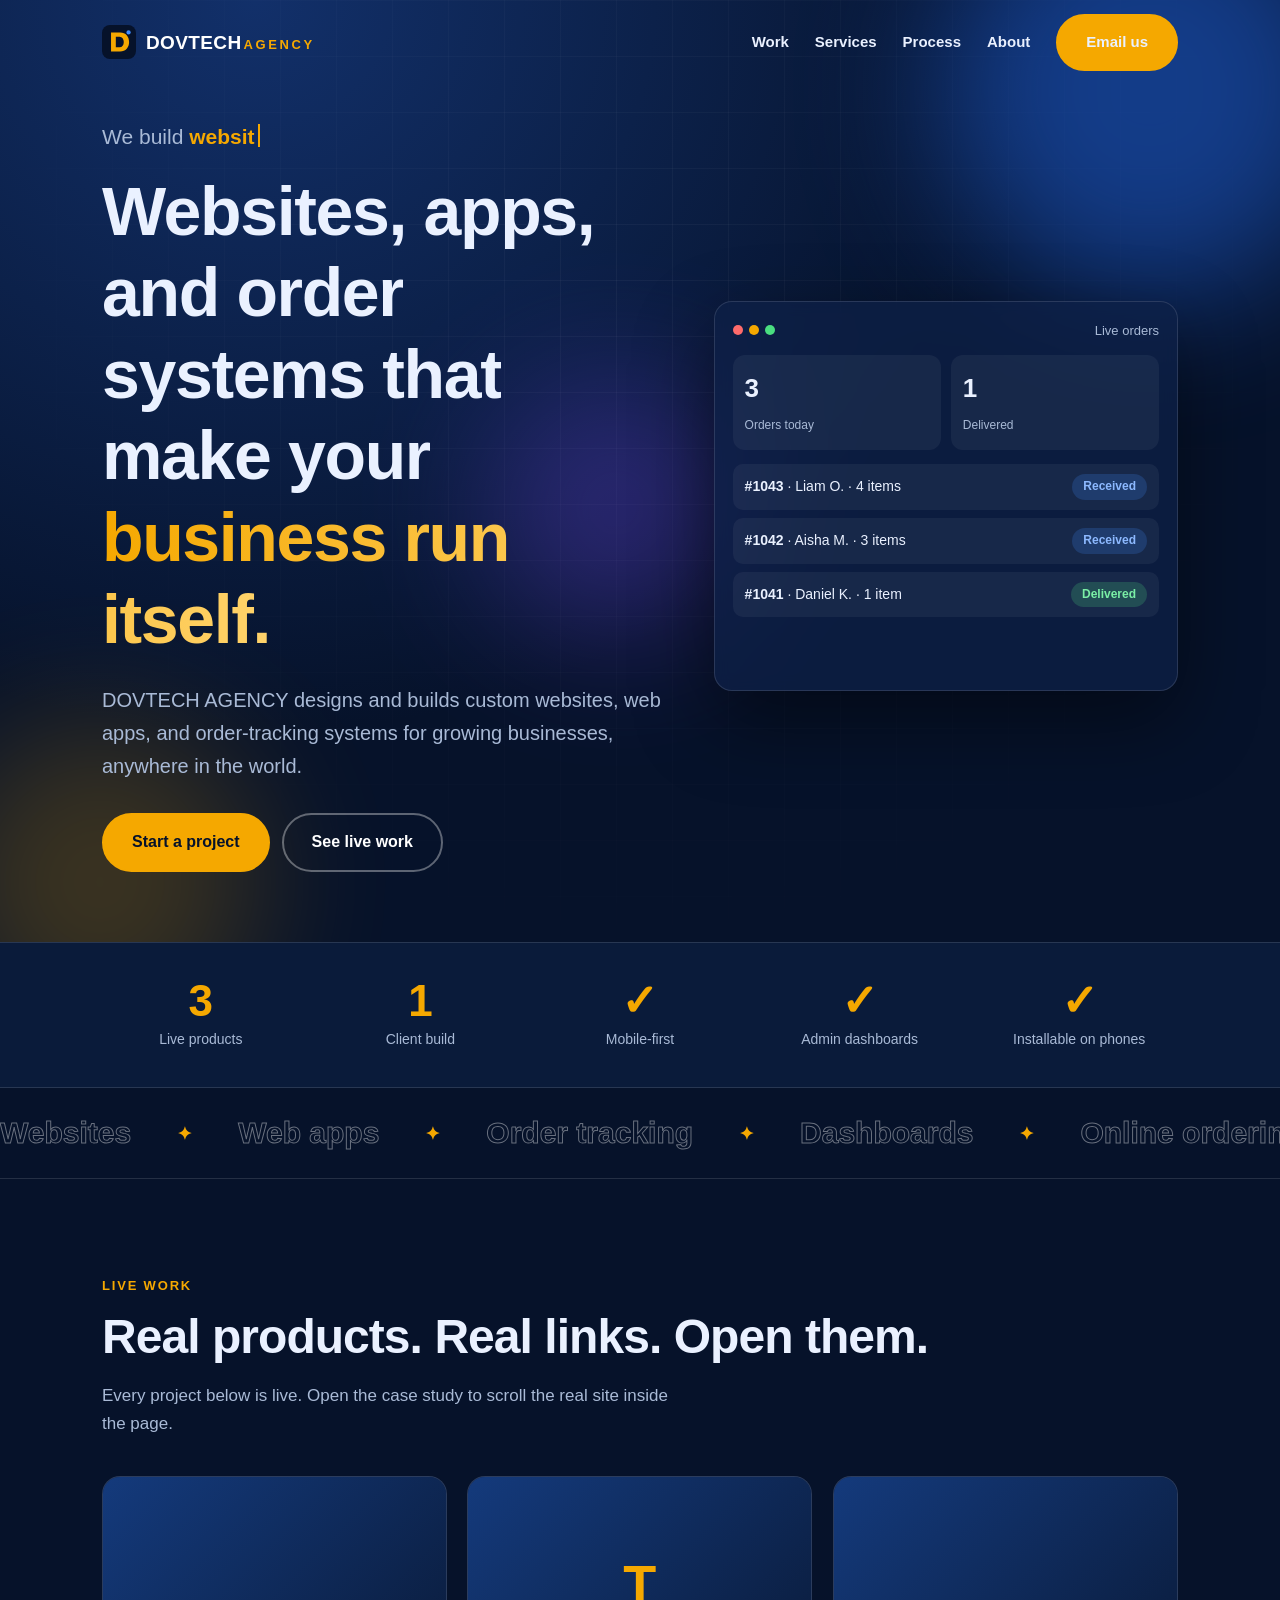
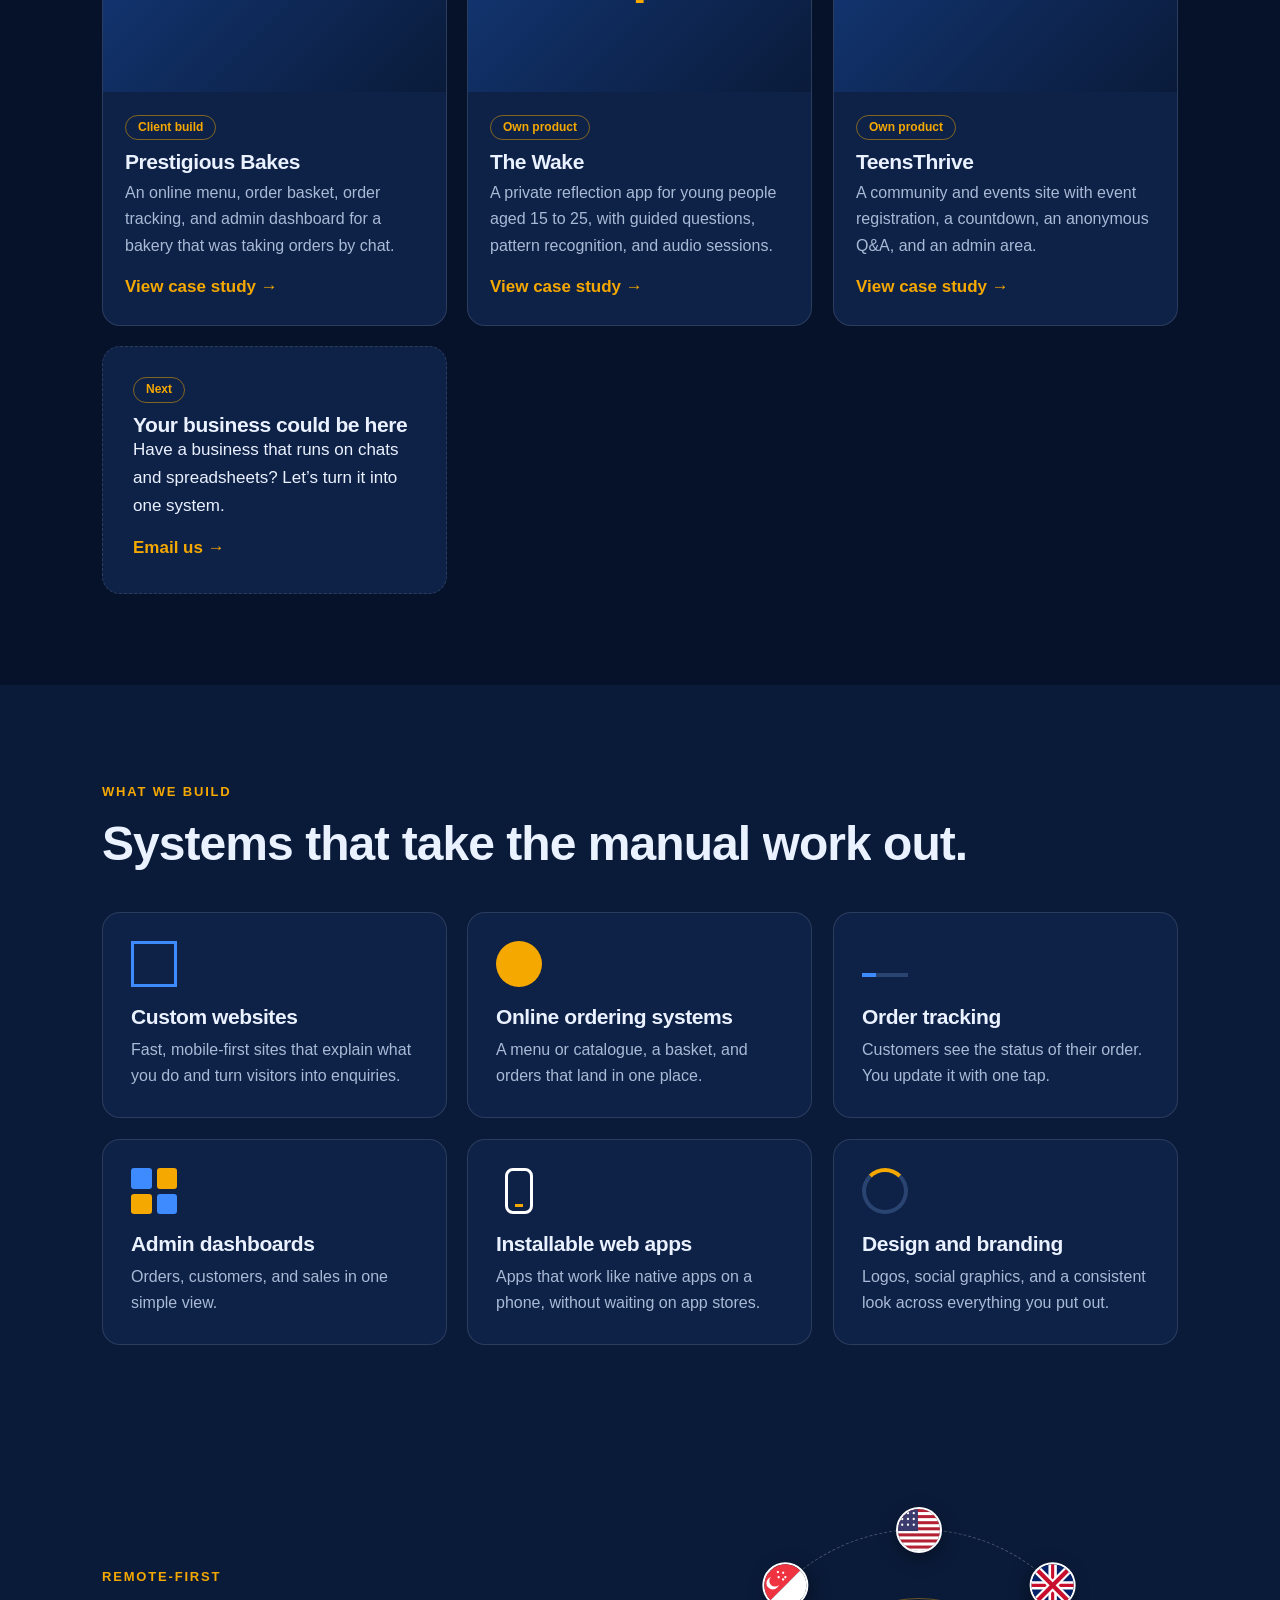
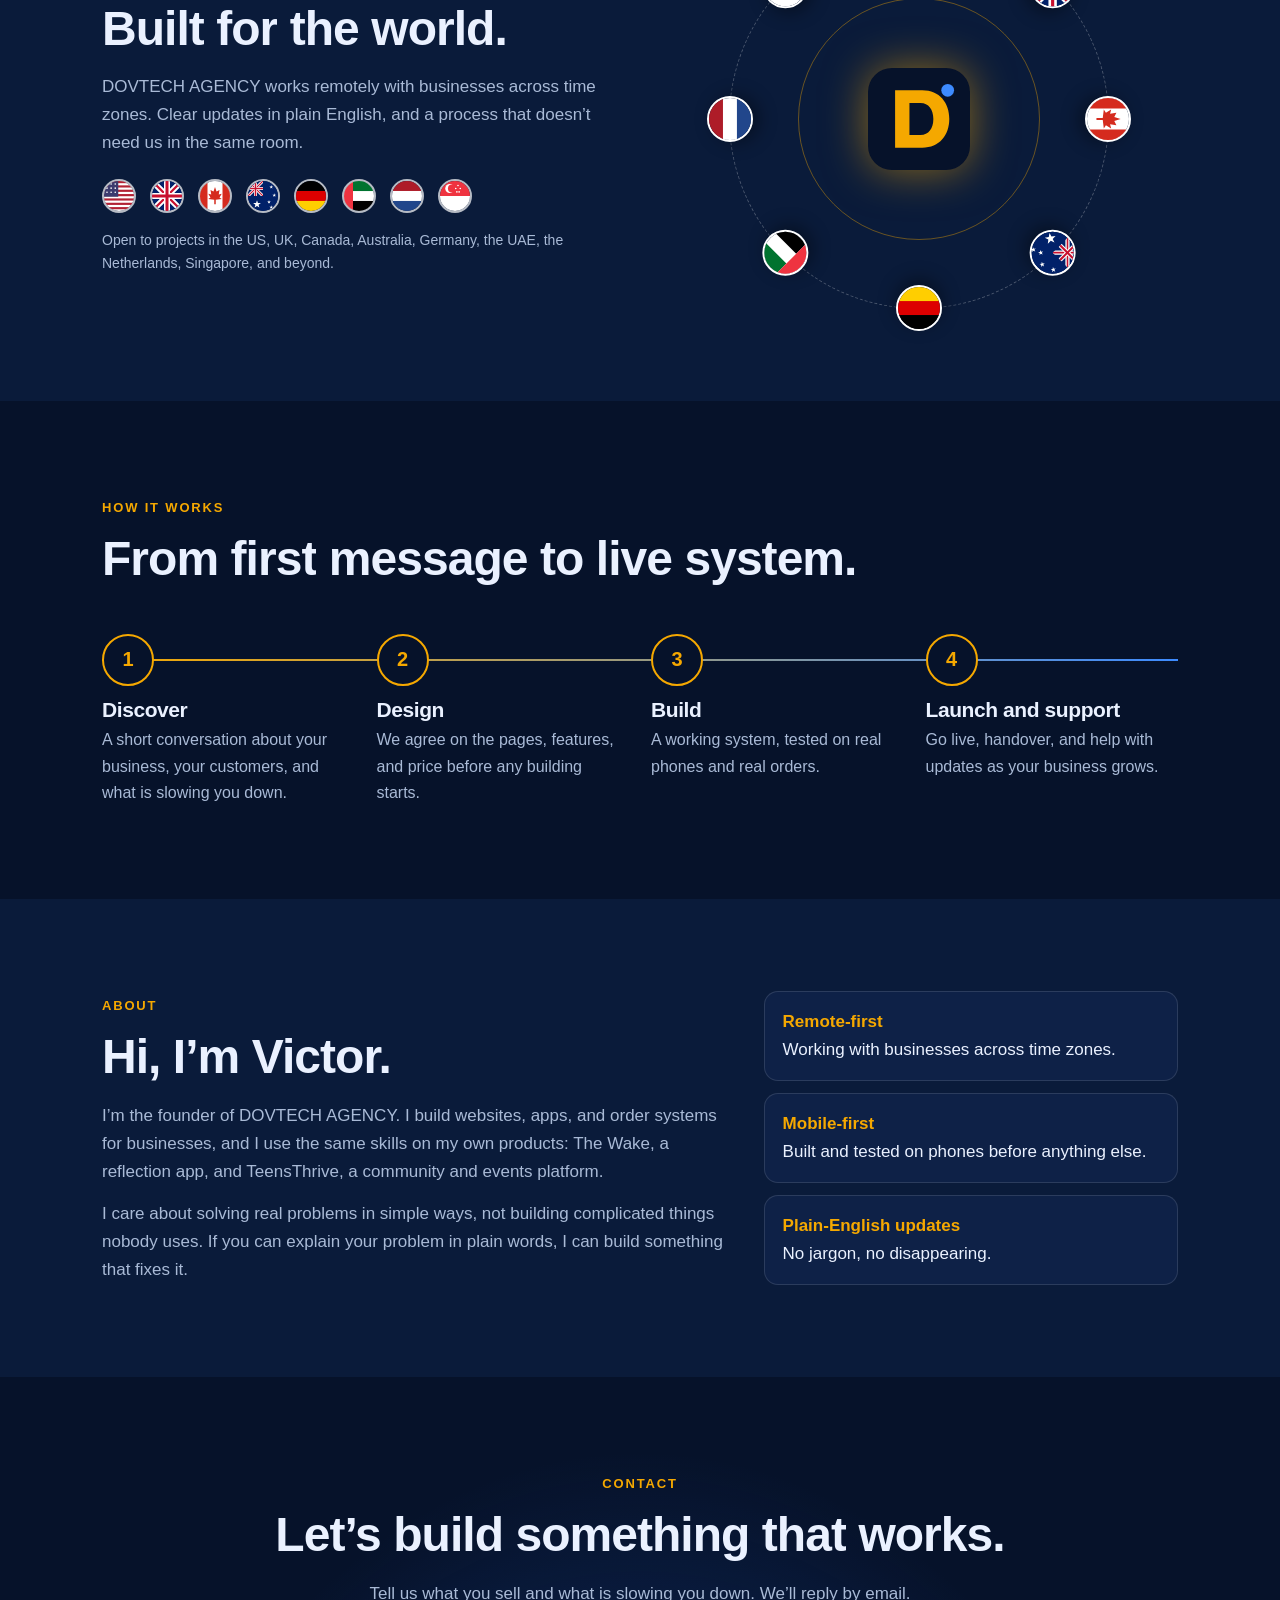
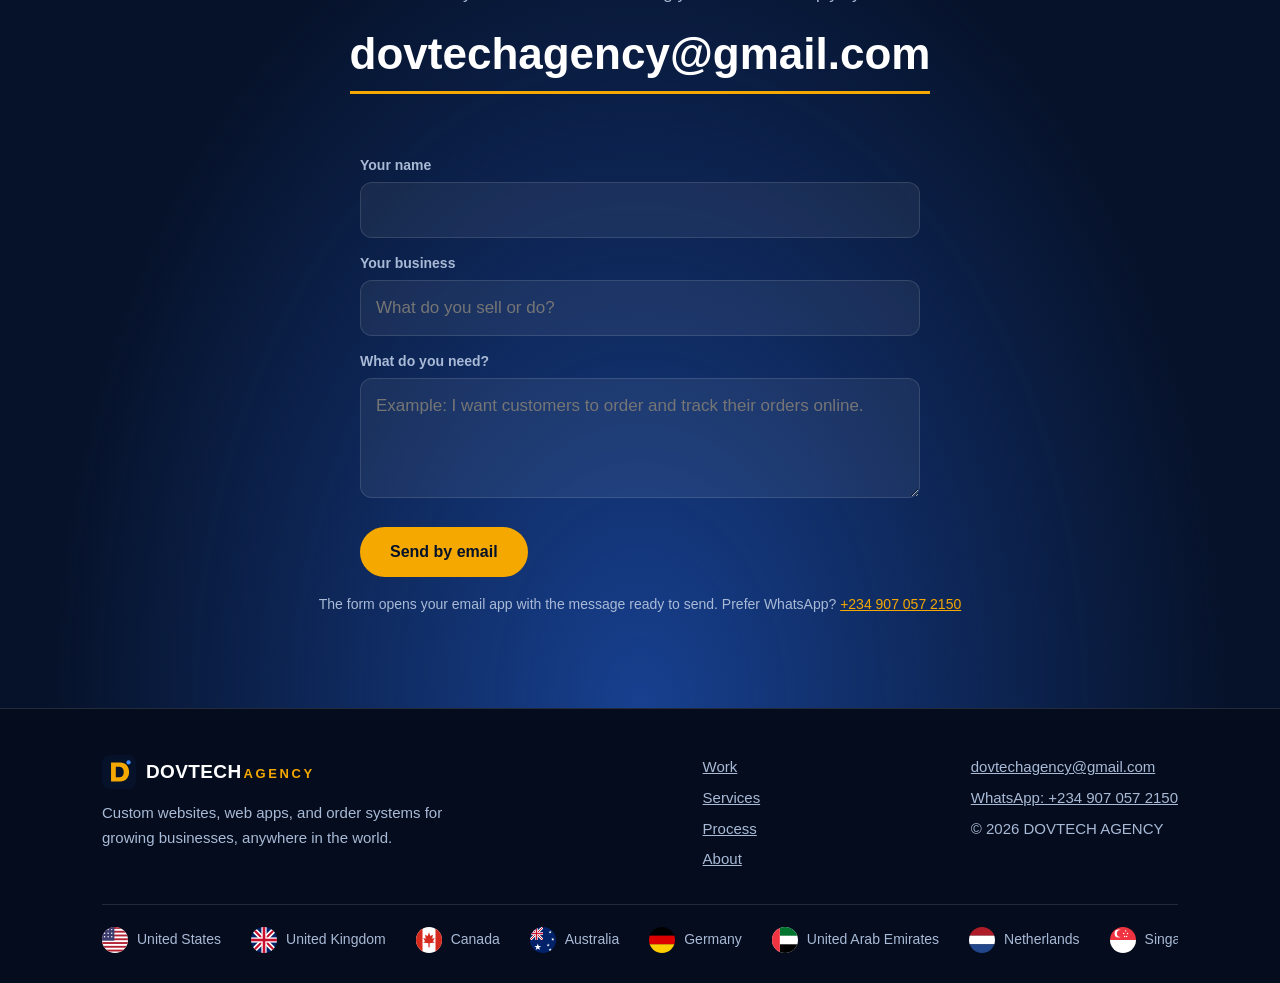
==== commit 79172b71: "Add files via upload" ====
--- a/index.html
+++ b/index.html
@@ -6,8 +6,9 @@
 <title>DOVTECH AGENCY | Custom Websites, Web Apps & Order Systems</title>
 <meta name="description" content="DOVTECH AGENCY designs and builds custom websites, web apps, and order-tracking systems for growing businesses anywhere in the world. See live work and get in touch.">
 <meta name="theme-color" content="#06122A">
+<meta name="google-site-verification" content="a5wgyyHtYnLs37bjp0iJgOazfH3MUOLBZ3CkOqVMzBY" />
 <meta name="robots" content="index, follow, max-image-preview:large">
-<link rel="canonical" href="https://YOUR-LIVE-LINK/">
+<link rel="canonical" href="https://dovtech.vercel.app/">
 <link rel="icon" href="favicon.svg" type="image/svg+xml">
 <link rel="icon" href="favicon.ico" sizes="any">
 <link rel="apple-touch-icon" href="apple-touch-icon.png">
@@ -16,14 +17,14 @@
 <meta property="og:site_name" content="DOVTECH AGENCY">
 <meta property="og:title" content="DOVTECH AGENCY | Custom Websites, Web Apps & Order Systems">
 <meta property="og:description" content="DOVTECH AGENCY designs and builds custom websites, web apps, and order-tracking systems for growing businesses anywhere in the world. See live work and get in touch.">
-<meta property="og:url" content="https://YOUR-LIVE-LINK/">
-<meta property="og:image" content="https://YOUR-LIVE-LINK/og-image.png">
+<meta property="og:url" content="https://dovtech.vercel.app/">
+<meta property="og:image" content="https://dovtech.vercel.app/og-image.png">
 <meta name="twitter:card" content="summary_large_image">
 <meta name="twitter:title" content="DOVTECH AGENCY | Custom Websites, Web Apps & Order Systems">
 <meta name="twitter:description" content="DOVTECH AGENCY designs and builds custom websites, web apps, and order-tracking systems for growing businesses anywhere in the world. See live work and get in touch.">
-<meta name="twitter:image" content="https://YOUR-LIVE-LINK/og-image.png">
+<meta name="twitter:image" content="https://dovtech.vercel.app/og-image.png">
 <link rel="stylesheet" href="css/style.css">
-<script type="application/ld+json">{"@context":"https://schema.org","@type":"ProfessionalService","name":"DOVTECH AGENCY","url":"https://YOUR-LIVE-LINK/","logo":"https://YOUR-LIVE-LINK/icon-512.png","image":"https://YOUR-LIVE-LINK/og-image.png","email":"dovtechagency@gmail.com","description":"DOVTECH AGENCY designs and builds custom websites, web apps, and order-tracking systems for growing businesses worldwide.","founder":{"@type":"Person","name":"Victor Olubodun"},"areaServed":"Worldwide","serviceType":["Custom website design","Web application development","Online ordering systems","Order tracking systems","Admin dashboards"]}</script>
+<script type="application/ld+json">{"@context":"https://schema.org","@type":"ProfessionalService","name":"DOVTECH AGENCY","url":"https://dovtech.vercel.app/","logo":"https://dovtech.vercel.app/icon-512.png","image":"https://dovtech.vercel.app/og-image.png","email":"dovtechagency@gmail.com","description":"DOVTECH AGENCY designs and builds custom websites, web apps, and order-tracking systems for growing businesses worldwide.","founder":{"@type":"Person","name":"Victor Olubodun"},"areaServed":"Worldwide","serviceType":["Custom website design","Web application development","Online ordering systems","Order tracking systems","Admin dashboards"]}</script>
 </head>
 <body>
 <div id="bar"></div><div id="glow"></div>
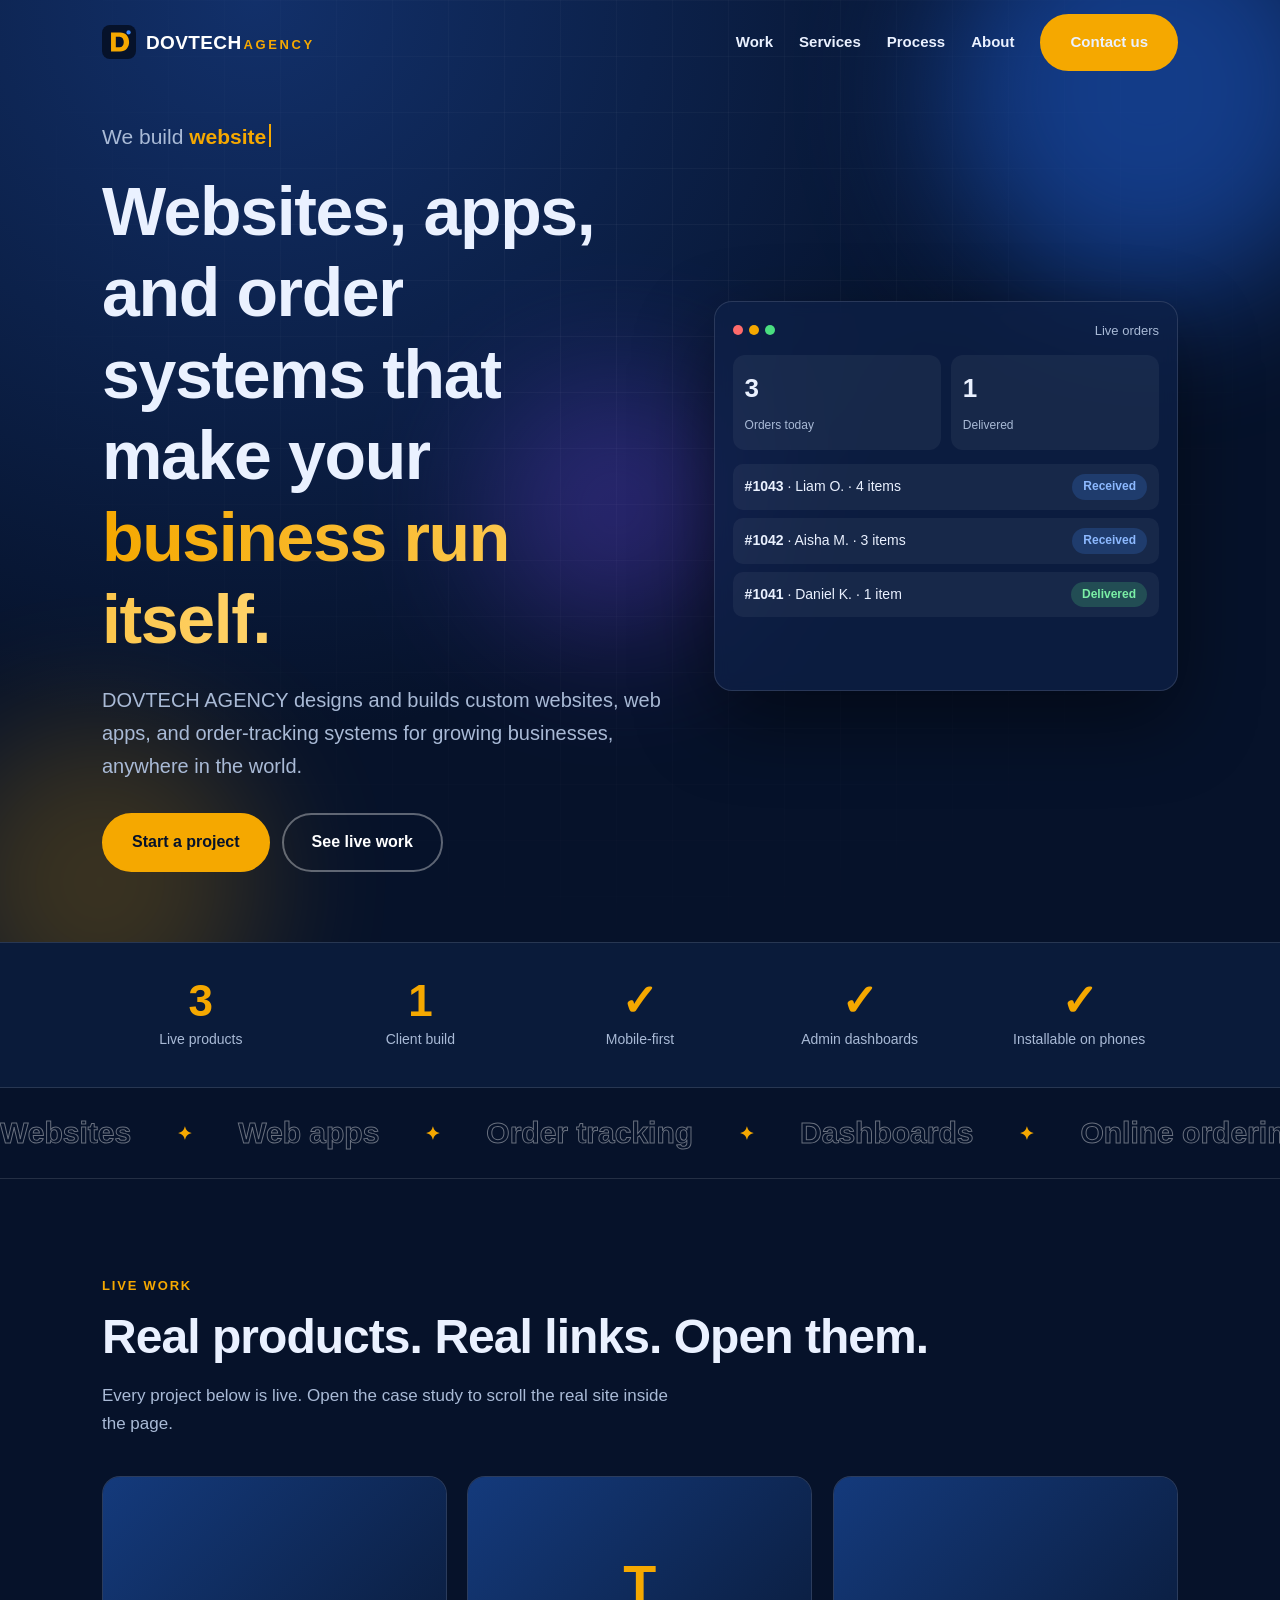
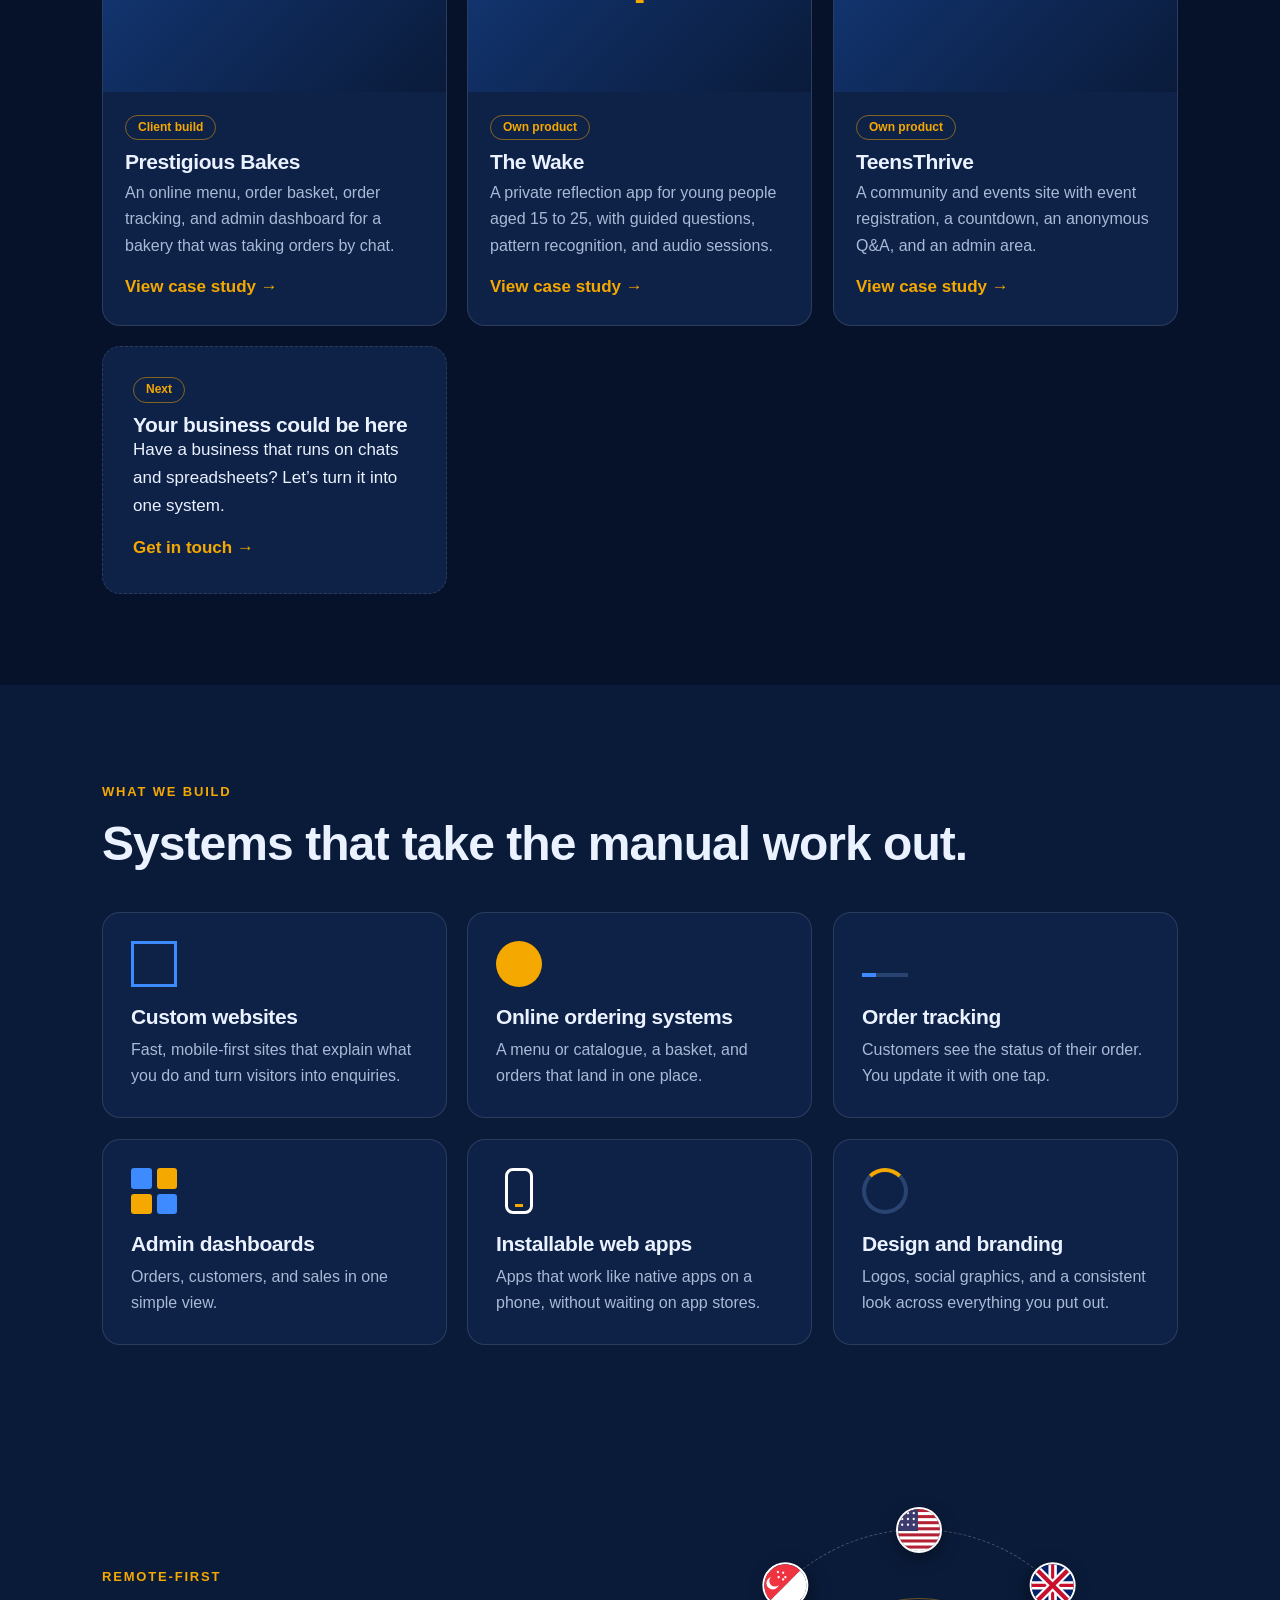
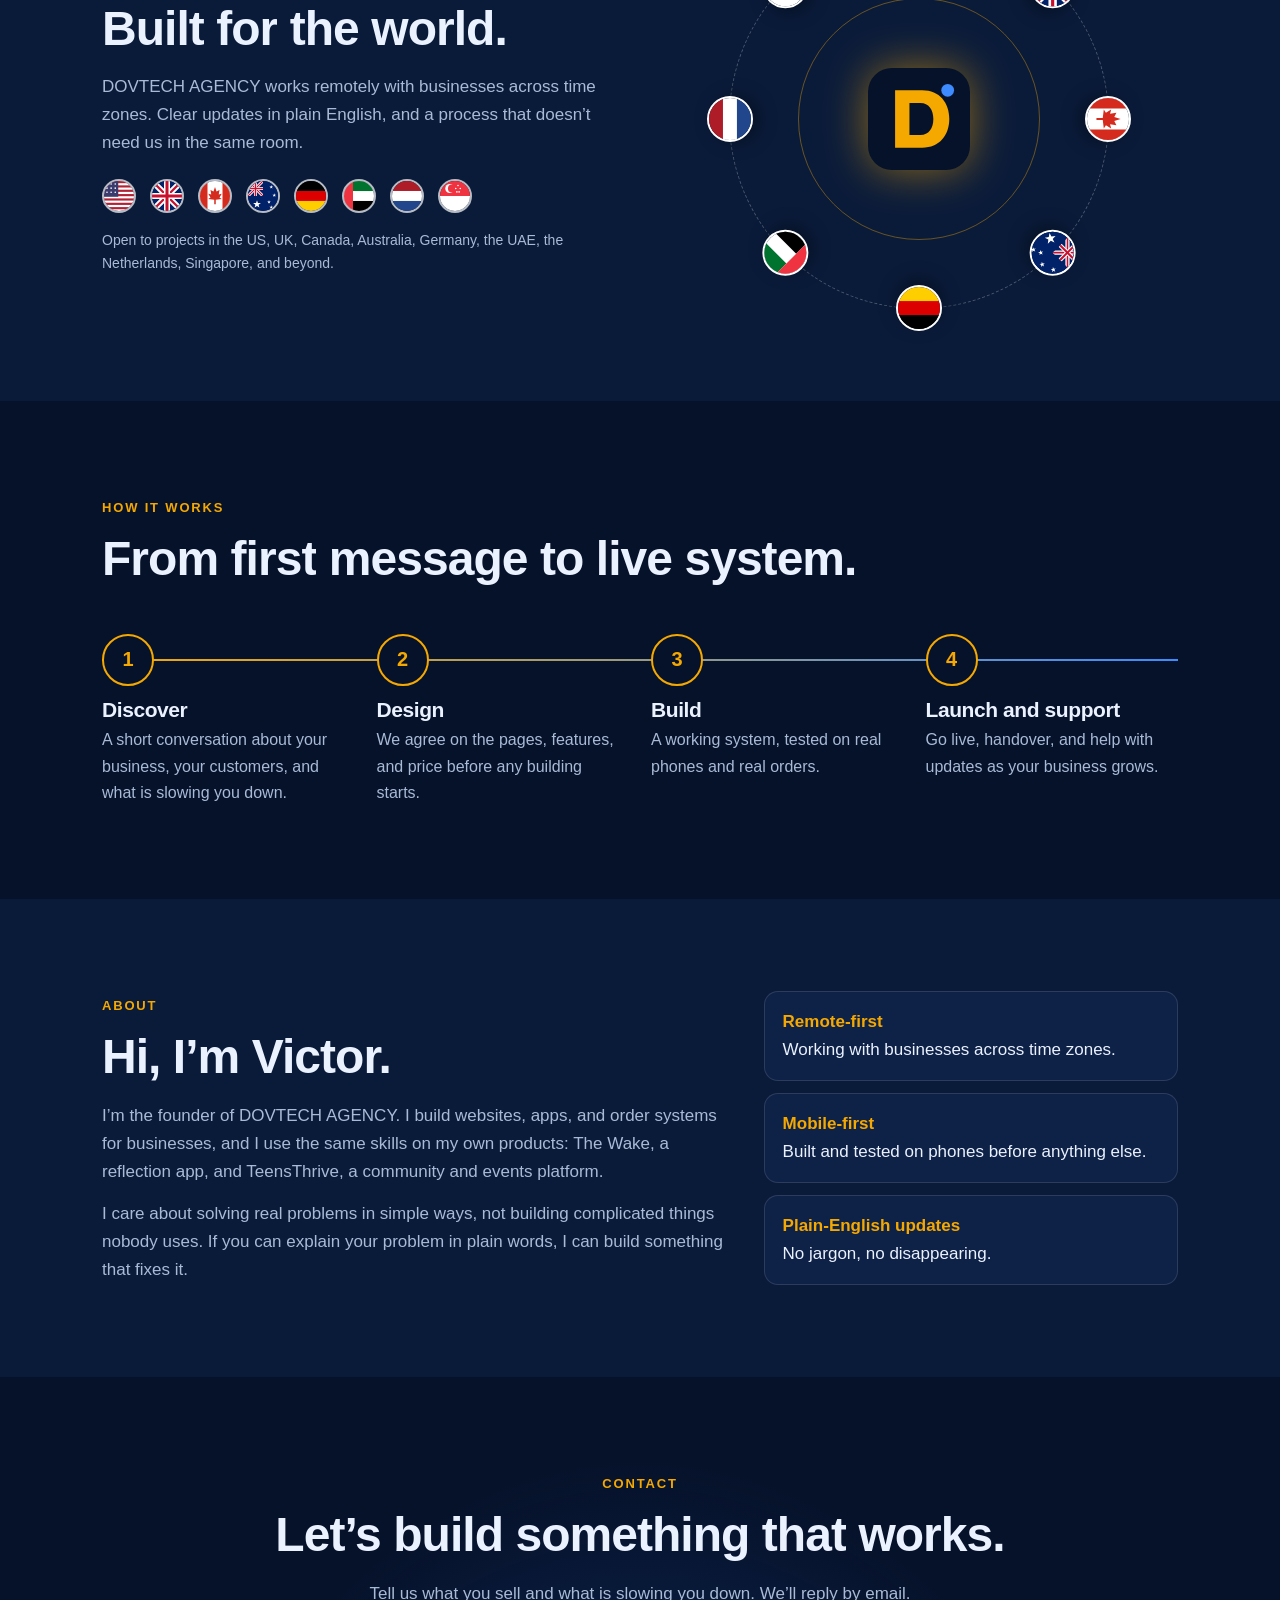
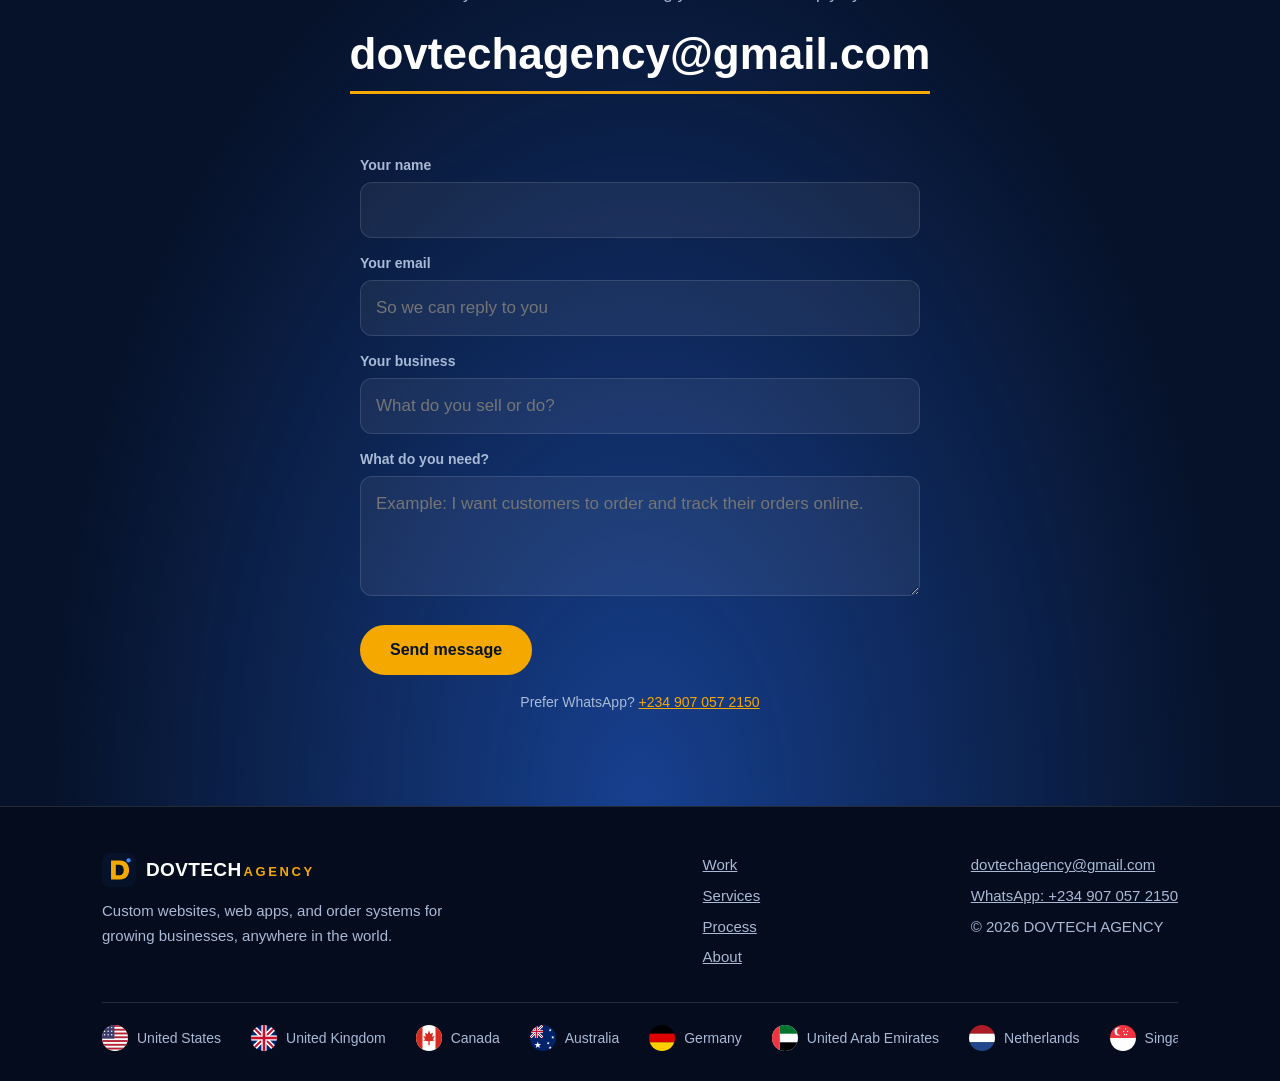
==== commit 4cc87dc4: "Add files via upload" ====
--- a/index.html
+++ b/index.html
@@ -31,7 +31,7 @@
 <header><div class="wrap"><nav aria-label="Main">
 <a class="logo" href="./" aria-label="DOVTECH AGENCY home"><img src="favicon.svg" alt="" width="34" height="34"><span>DOVTECH<small>AGENCY</small></span></a>
 <button class="burger" aria-label="Menu" aria-expanded="false"><i></i><i></i><i></i></button>
-<div class="links"><a href="index.html#work">Work</a><a href="index.html#services">Services</a><a href="index.html#process">Process</a><a href="index.html#about">About</a><a class="btn" href="mailto:dovtechagency@gmail.com">Email us</a></div>
+<div class="links"><a href="index.html#work">Work</a><a href="index.html#services">Services</a><a href="index.html#process">Process</a><a href="index.html#about">About</a><a class="btn" href="index.html#contact">Contact us</a></div>
 </nav></div></header>
 
 <main>
@@ -64,7 +64,7 @@
 <span class="kick">Live work</span>
 <h2 data-split>Real products. Real links. Open them.</h2>
 <p class="mut" style="max-width:34em">Every project below is live. Open the case study to scroll the real site inside the page.</p>
-<div class="grid"><a class="card rv" href="work/prestigious-bakes.html"><div class="cov"><img src="https://prestigious-bakes.vercel.app/og.jpg" alt="Prestigious Bakes preview" loading="lazy" onerror="this.remove()"></div><div class="cbody"><span class="tag">Client build</span><h3>Prestigious Bakes</h3><p>An online menu, order basket, order tracking, and admin dashboard for a bakery that was taking orders by chat.</p><span class="more">View case study</span></div></a><a class="card rv" href="work/the-wake.html"><div class="cov ph" aria-hidden="true">T</div><div class="cbody"><span class="tag">Own product</span><h3>The Wake</h3><p>A private reflection app for young people aged 15 to 25, with guided questions, pattern recognition, and audio sessions.</p><span class="more">View case study</span></div></a><a class="card rv" href="work/teensthrive.html"><div class="cov"><img src="https://teensthrive.lovable.app/assets/hero-teens-BxR_VJUf.jpg" alt="TeensThrive preview" loading="lazy" onerror="this.remove()"></div><div class="cbody"><span class="tag">Own product</span><h3>TeensThrive</h3><p>A community and events site with event registration, a countdown, an anonymous Q&A, and an admin area.</p><span class="more">View case study</span></div></a><a class="card next rv" href="mailto:dovtechagency@gmail.com"><span class="tag">Next</span><h3>Your business could be here</h3><p>Have a business that runs on chats and spreadsheets? Let’s turn it into one system.</p><span class="more">Email us</span></a></div>
+<div class="grid"><a class="card rv" href="work/prestigious-bakes.html"><div class="cov"><img src="https://prestigious-bakes.vercel.app/og.jpg" alt="Prestigious Bakes preview" loading="lazy" onerror="this.remove()"></div><div class="cbody"><span class="tag">Client build</span><h3>Prestigious Bakes</h3><p>An online menu, order basket, order tracking, and admin dashboard for a bakery that was taking orders by chat.</p><span class="more">View case study</span></div></a><a class="card rv" href="work/the-wake.html"><div class="cov ph" aria-hidden="true">T</div><div class="cbody"><span class="tag">Own product</span><h3>The Wake</h3><p>A private reflection app for young people aged 15 to 25, with guided questions, pattern recognition, and audio sessions.</p><span class="more">View case study</span></div></a><a class="card rv" href="work/teensthrive.html"><div class="cov"><img src="https://teensthrive.lovable.app/assets/hero-teens-BxR_VJUf.jpg" alt="TeensThrive preview" loading="lazy" onerror="this.remove()"></div><div class="cbody"><span class="tag">Own product</span><h3>TeensThrive</h3><p>A community and events site with event registration, a countdown, an anonymous Q&A, and an admin area.</p><span class="more">View case study</span></div></a><a class="card next rv" href="#contact"><span class="tag">Next</span><h3>Your business could be here</h3><p>Have a business that runs on chats and spreadsheets? Let’s turn it into one system.</p><span class="more">Get in touch</span></a></div>
 </div></section>
 
 <section id="services" style="background:var(--bg2)"><div class="wrap">
@@ -114,8 +114,8 @@
 <h2 data-split>Let’s build something that works.</h2>
 <p class="mut">Tell us what you sell and what is slowing you down. We’ll reply by email.</p>
 <a class="mail" href="mailto:dovtechagency@gmail.com">dovtechagency@gmail.com</a>
-<form id="f"><label for="n">Your name</label><input id="n" required autocomplete="name"><label for="b">Your business</label><input id="b" placeholder="What do you sell or do?"><label for="m">What do you need?</label><textarea id="m" required placeholder="Example: I want customers to order and track their orders online."></textarea><p style="margin-top:20px"><button class="btn" type="submit">Send by email</button></p></form>
-<p class="small">The form opens your email app with the message ready to send. Prefer WhatsApp? <a href="https://wa.me/2349070572150" target="_blank" rel="noopener">+234 907 057 2150</a></p>
+<form id="f"><label for="n">Your name</label><input id="n" required autocomplete="name"><label for="e">Your email</label><input id="e" type="email" required autocomplete="email" placeholder="So we can reply to you"><label for="b">Your business</label><input id="b" placeholder="What do you sell or do?"><label for="m">What do you need?</label><textarea id="m" required placeholder="Example: I want customers to order and track their orders online."></textarea><p style="margin-top:20px"><button class="btn" type="submit">Send message</button></p><input id="h" name="_honey" type="text" tabindex="-1" autocomplete="off" style="position:absolute;left:-9999px" aria-hidden="true"><p id="fs" role="status" style="margin-top:14px;font-weight:600"></p></form>
+<p class="small">Prefer WhatsApp? <a href="https://wa.me/2349070572150" target="_blank" rel="noopener">+234 907 057 2150</a></p>
 </div></section>
 </main>
 <footer><div class="wrap">
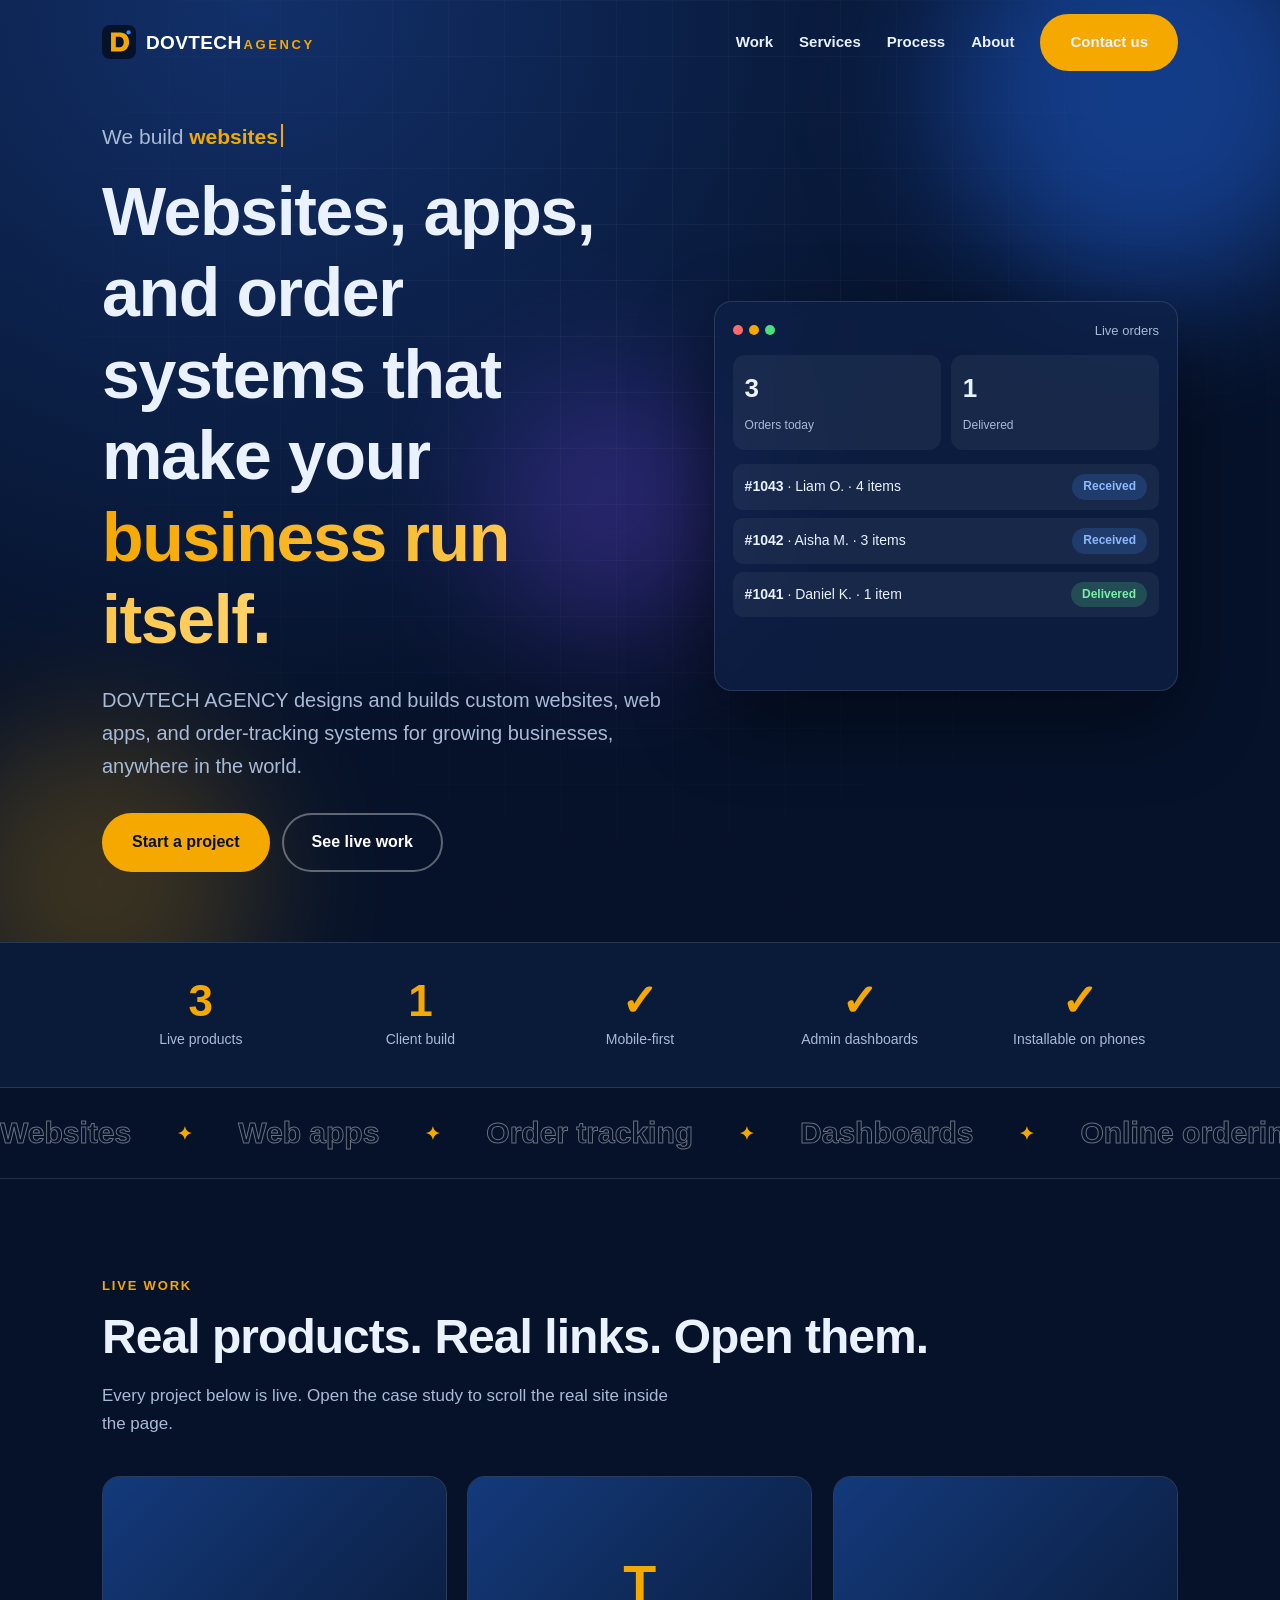
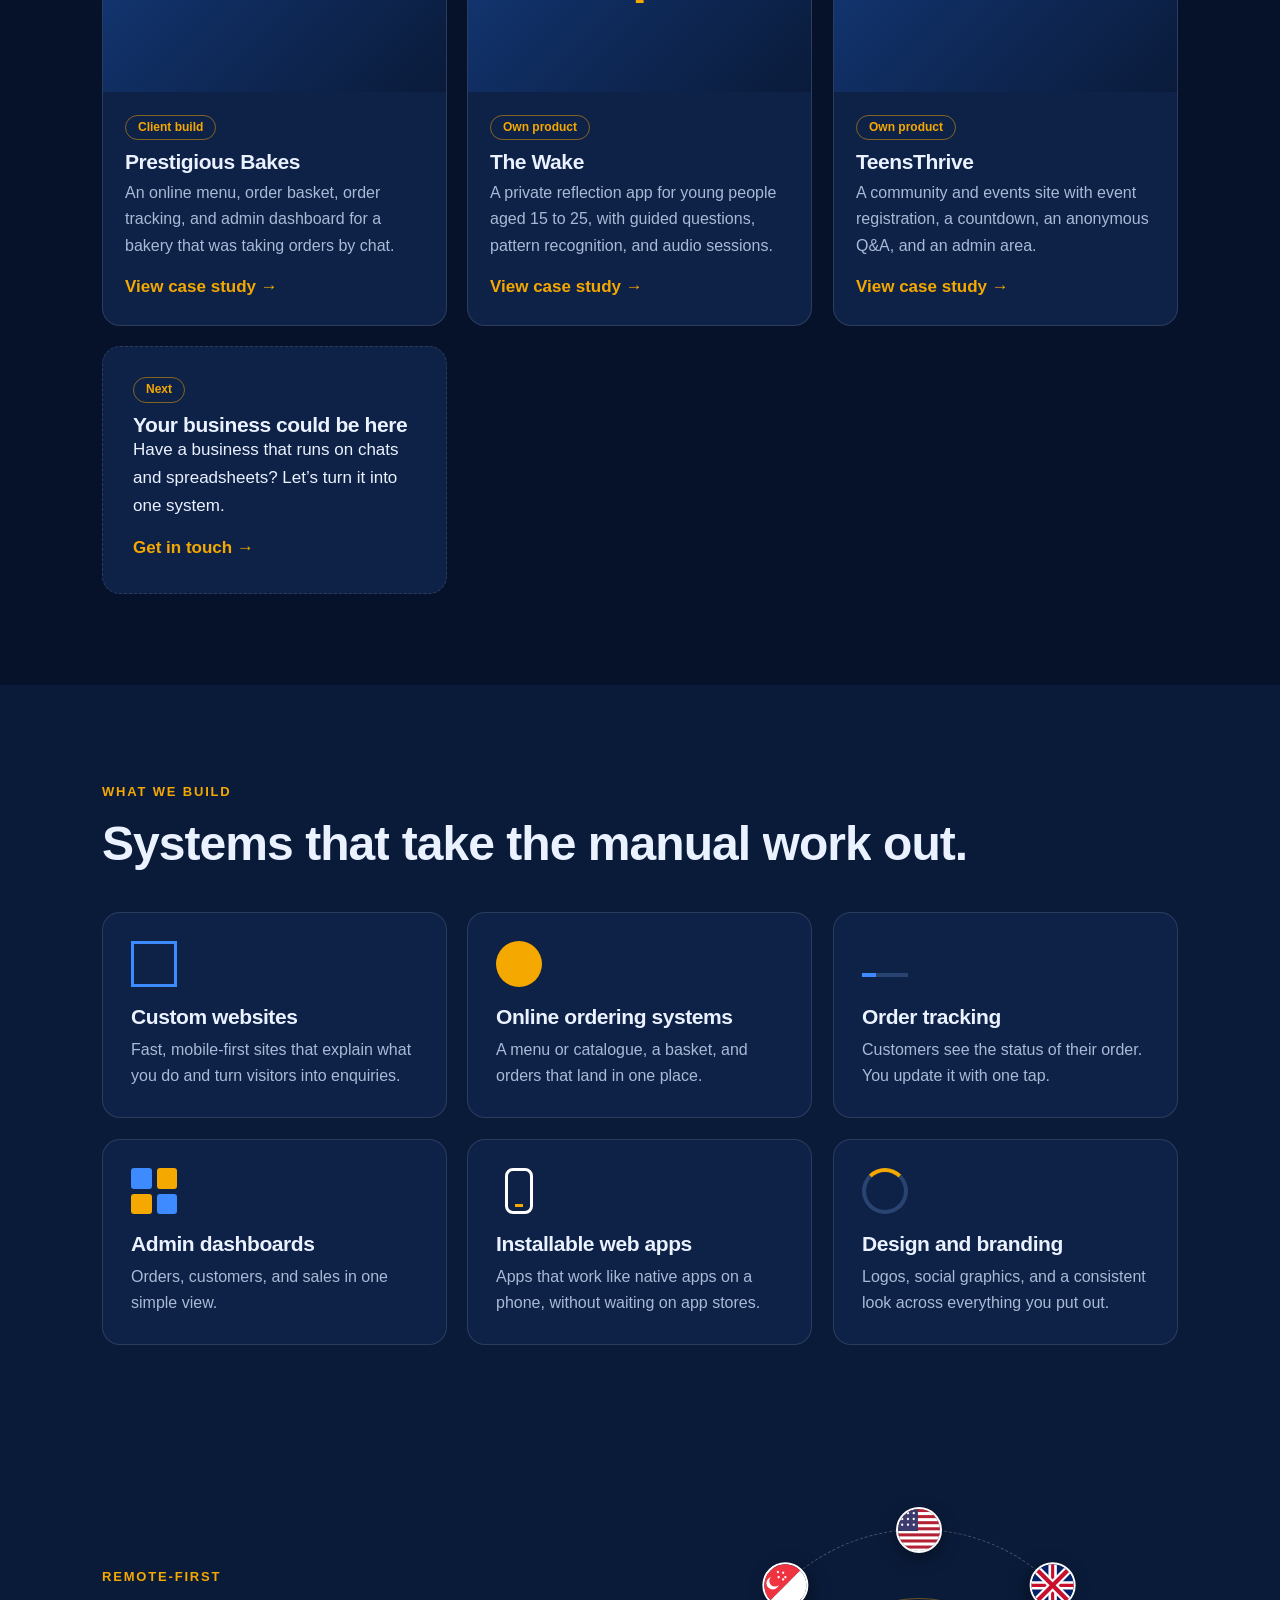
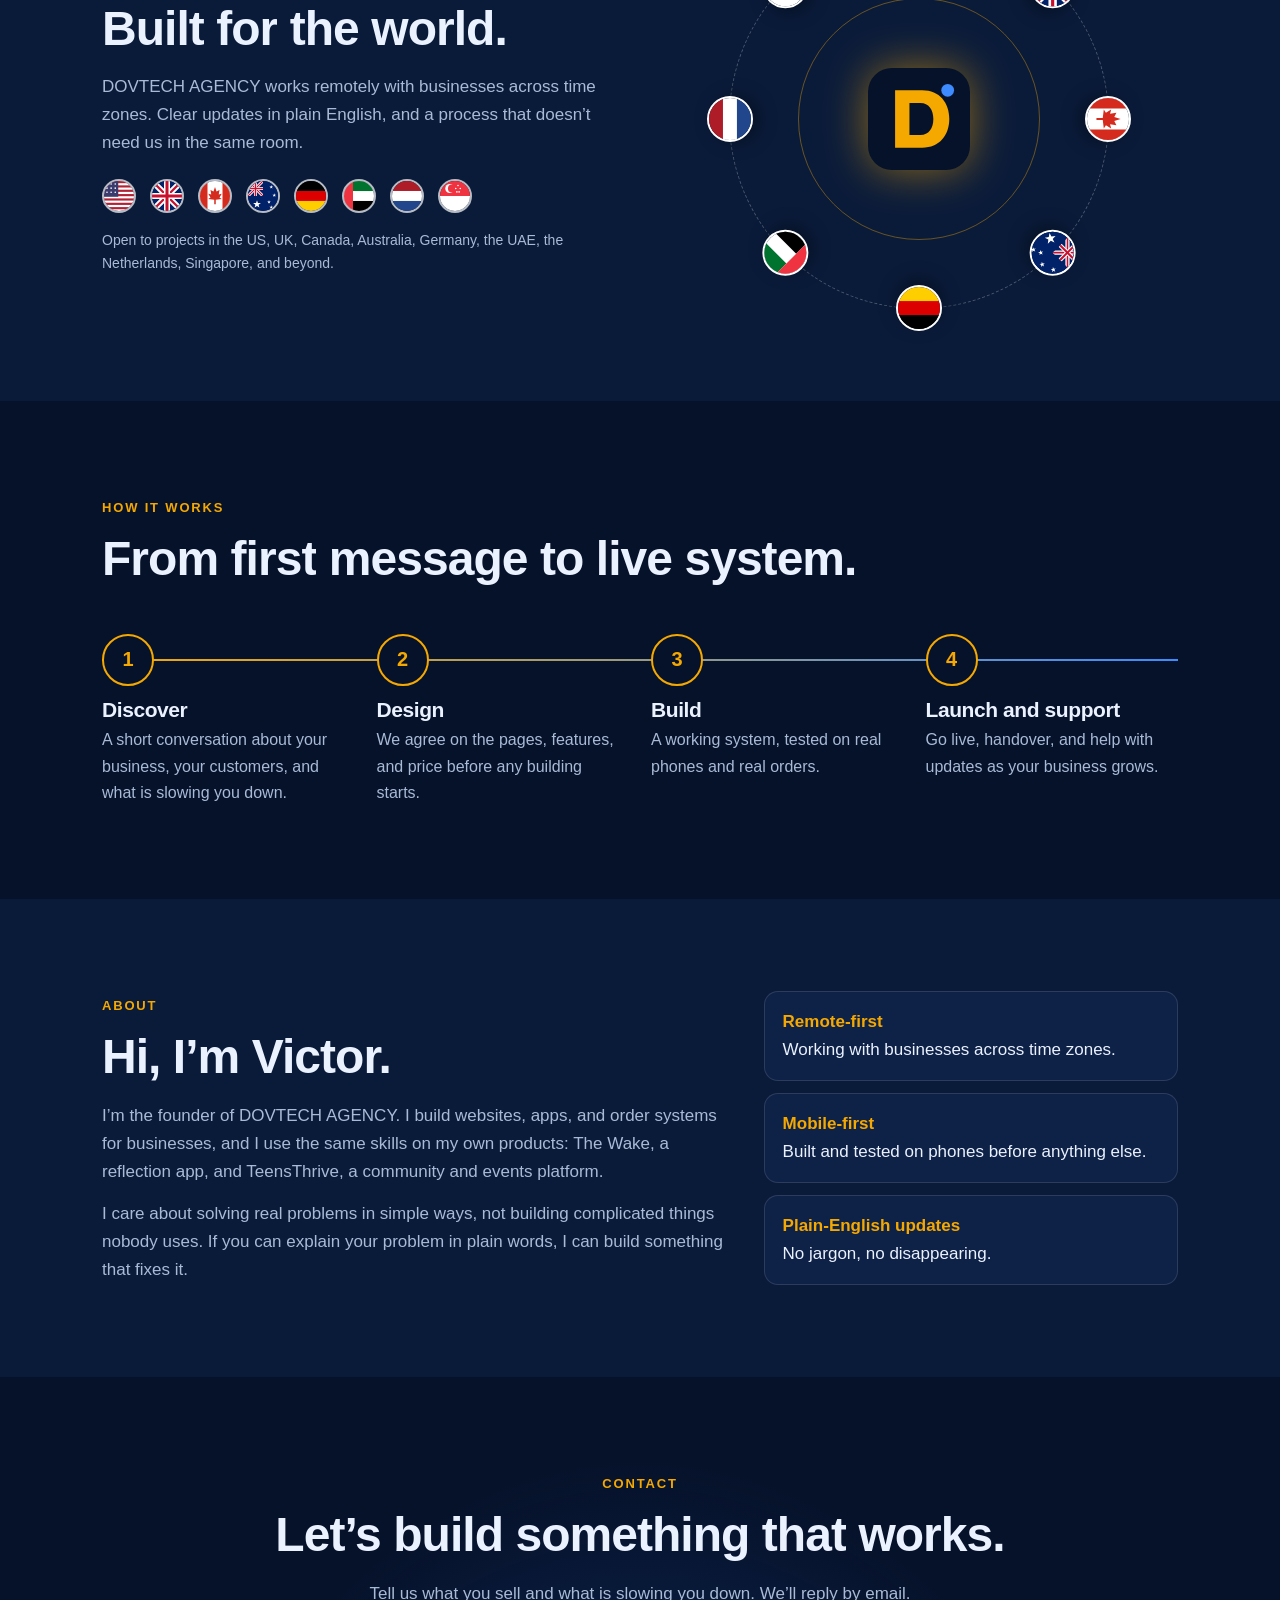
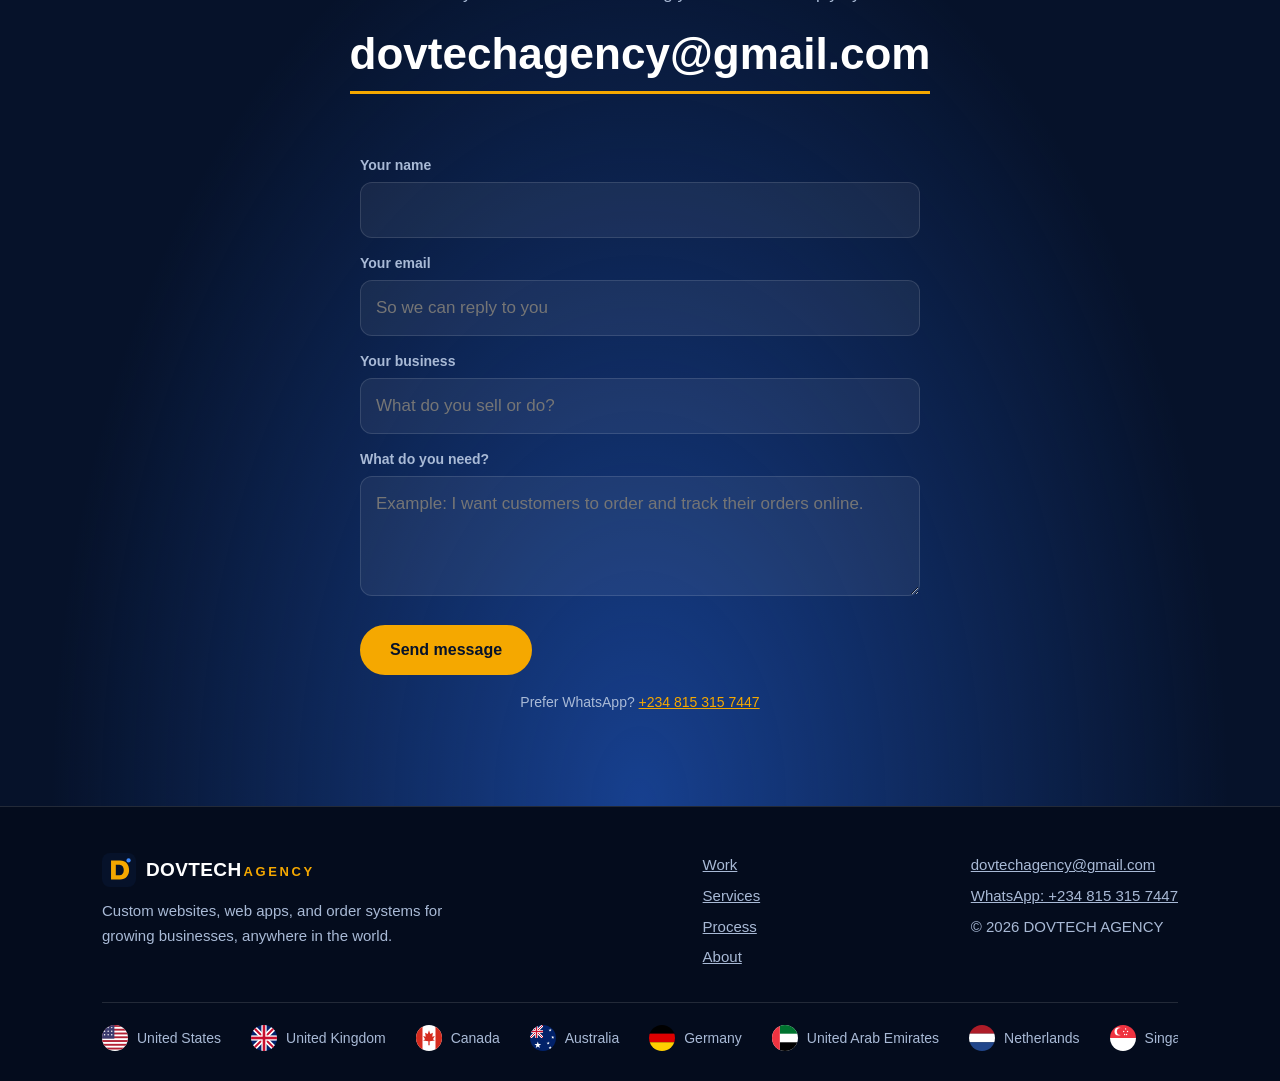
==== commit 118e6d32: "Add files via upload" ====
--- a/index.html
+++ b/index.html
@@ -115,14 +115,14 @@
 <p class="mut">Tell us what you sell and what is slowing you down. We’ll reply by email.</p>
 <a class="mail" href="mailto:dovtechagency@gmail.com">dovtechagency@gmail.com</a>
 <form id="f"><label for="n">Your name</label><input id="n" required autocomplete="name"><label for="e">Your email</label><input id="e" type="email" required autocomplete="email" placeholder="So we can reply to you"><label for="b">Your business</label><input id="b" placeholder="What do you sell or do?"><label for="m">What do you need?</label><textarea id="m" required placeholder="Example: I want customers to order and track their orders online."></textarea><p style="margin-top:20px"><button class="btn" type="submit">Send message</button></p><input id="h" name="_honey" type="text" tabindex="-1" autocomplete="off" style="position:absolute;left:-9999px" aria-hidden="true"><p id="fs" role="status" style="margin-top:14px;font-weight:600"></p></form>
-<p class="small">Prefer WhatsApp? <a href="https://wa.me/2349070572150" target="_blank" rel="noopener">+234 907 057 2150</a></p>
+<p class="small">Prefer WhatsApp? <a href="https://wa.me/2348153157447" target="_blank" rel="noopener">+234 815 315 7447</a></p>
 </div></section>
 </main>
 <footer><div class="wrap">
 <div class="fgrid">
 <div><a class="logo" href="index.html"><img src="favicon.svg" alt="" width="34" height="34"><span>DOVTECH<small>AGENCY</small></span></a><p style="margin-top:12px;max-width:26em">Custom websites, web apps, and order systems for growing businesses, anywhere in the world.</p></div>
 <div class="links2"><a href="index.html#work">Work</a><a href="index.html#services">Services</a><a href="index.html#process">Process</a><a href="index.html#about">About</a></div>
-<div class="links2"><a href="mailto:dovtechagency@gmail.com">dovtechagency@gmail.com</a><a href="https://wa.me/2349070572150" target="_blank" rel="noopener">WhatsApp: +234 907 057 2150</a><p>© 2026 DOVTECH AGENCY</p></div>
+<div class="links2"><a href="mailto:dovtechagency@gmail.com">dovtechagency@gmail.com</a><a href="https://wa.me/2348153157447" target="_blank" rel="noopener">WhatsApp: +234 815 315 7447</a><p>© 2026 DOVTECH AGENCY</p></div>
 </div>
 <div class="fflags" aria-label="Open to projects worldwide"><div class="ftrack"><span><img src="images/flags/us.svg" alt="" width="26" height="26" loading="lazy">United States</span><span><img src="images/flags/gb.svg" alt="" width="26" height="26" loading="lazy">United Kingdom</span><span><img src="images/flags/ca.svg" alt="" width="26" height="26" loading="lazy">Canada</span><span><img src="images/flags/au.svg" alt="" width="26" height="26" loading="lazy">Australia</span><span><img src="images/flags/de.svg" alt="" width="26" height="26" loading="lazy">Germany</span><span><img src="images/flags/ae.svg" alt="" width="26" height="26" loading="lazy">United Arab Emirates</span><span><img src="images/flags/nl.svg" alt="" width="26" height="26" loading="lazy">Netherlands</span><span><img src="images/flags/sg.svg" alt="" width="26" height="26" loading="lazy">Singapore</span><span><img src="images/flags/us.svg" alt="" width="26" height="26" loading="lazy">United States</span><span><img src="images/flags/gb.svg" alt="" width="26" height="26" loading="lazy">United Kingdom</span><span><img src="images/flags/ca.svg" alt="" width="26" height="26" loading="lazy">Canada</span><span><img src="images/flags/au.svg" alt="" width="26" height="26" loading="lazy">Australia</span><span><img src="images/flags/de.svg" alt="" width="26" height="26" loading="lazy">Germany</span><span><img src="images/flags/ae.svg" alt="" width="26" height="26" loading="lazy">United Arab Emirates</span><span><img src="images/flags/nl.svg" alt="" width="26" height="26" loading="lazy">Netherlands</span><span><img src="images/flags/sg.svg" alt="" width="26" height="26" loading="lazy">Singapore</span></div></div>
 </div></footer>
